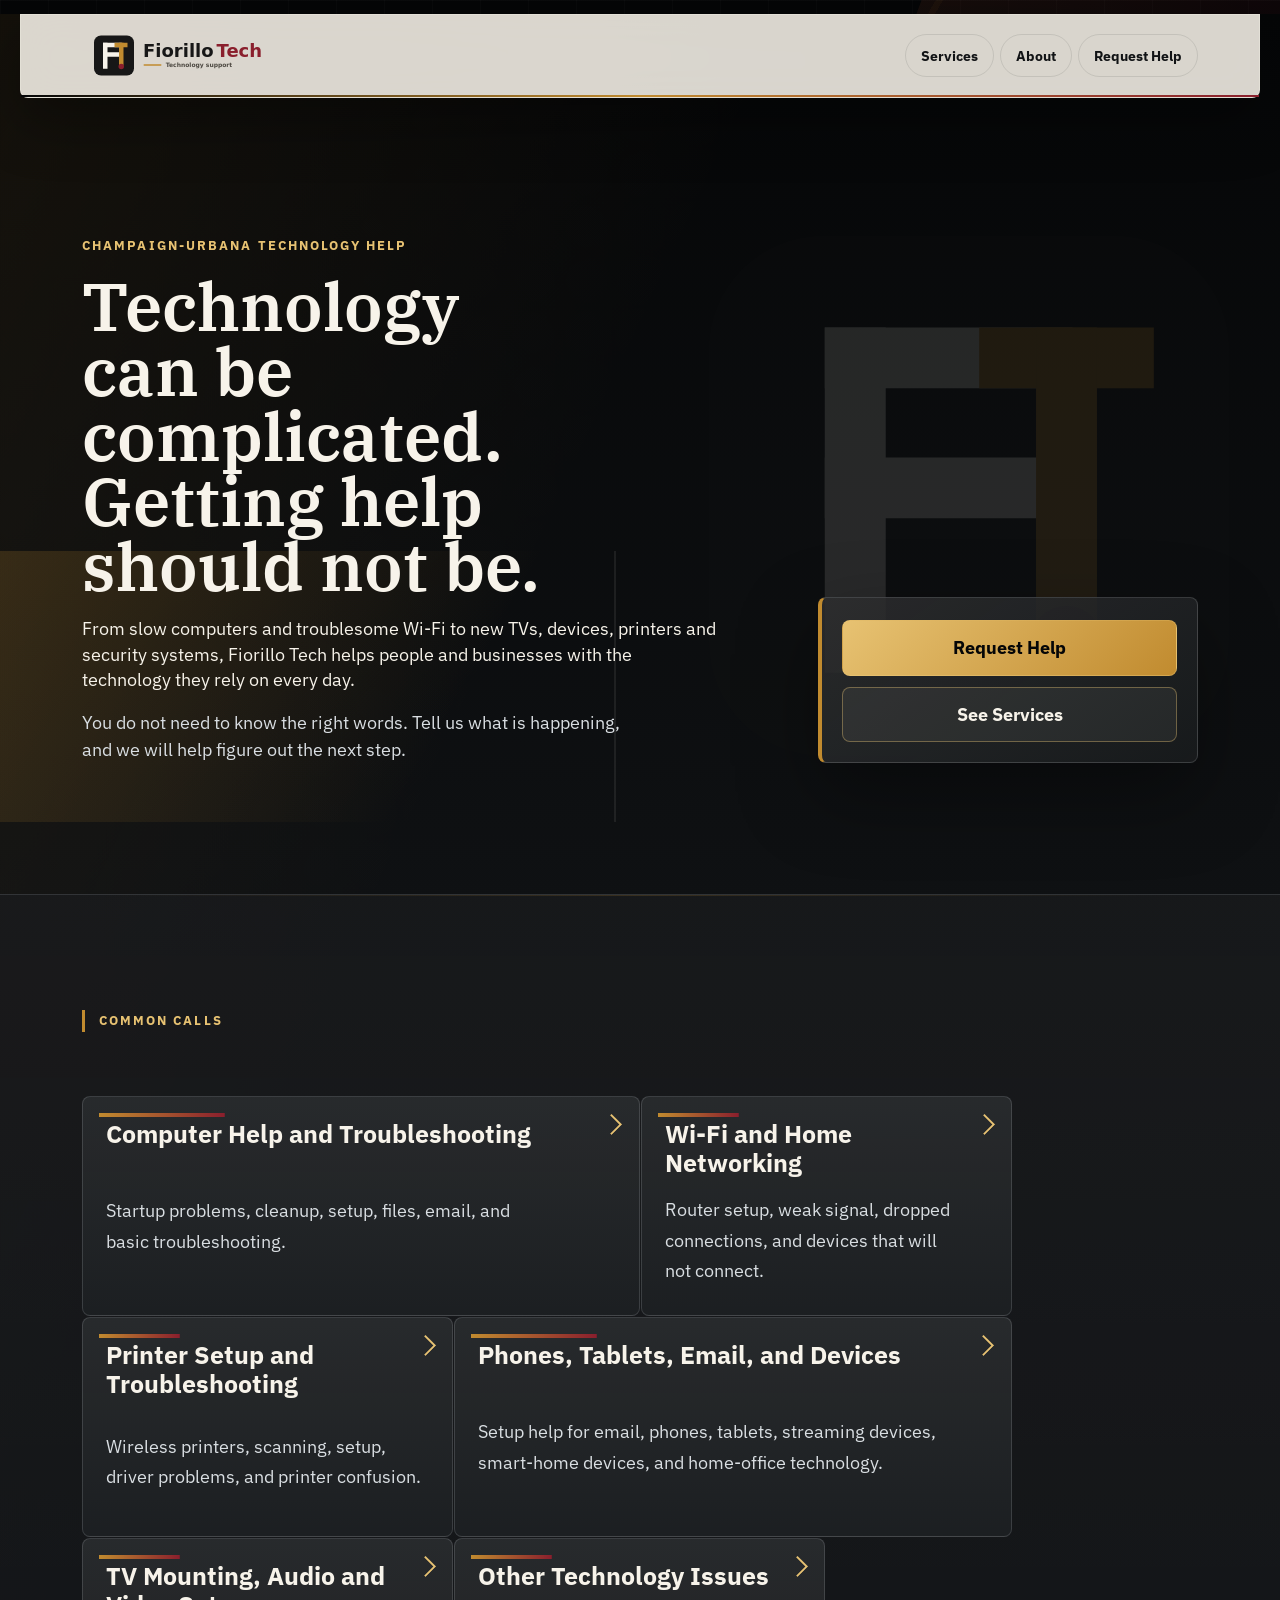
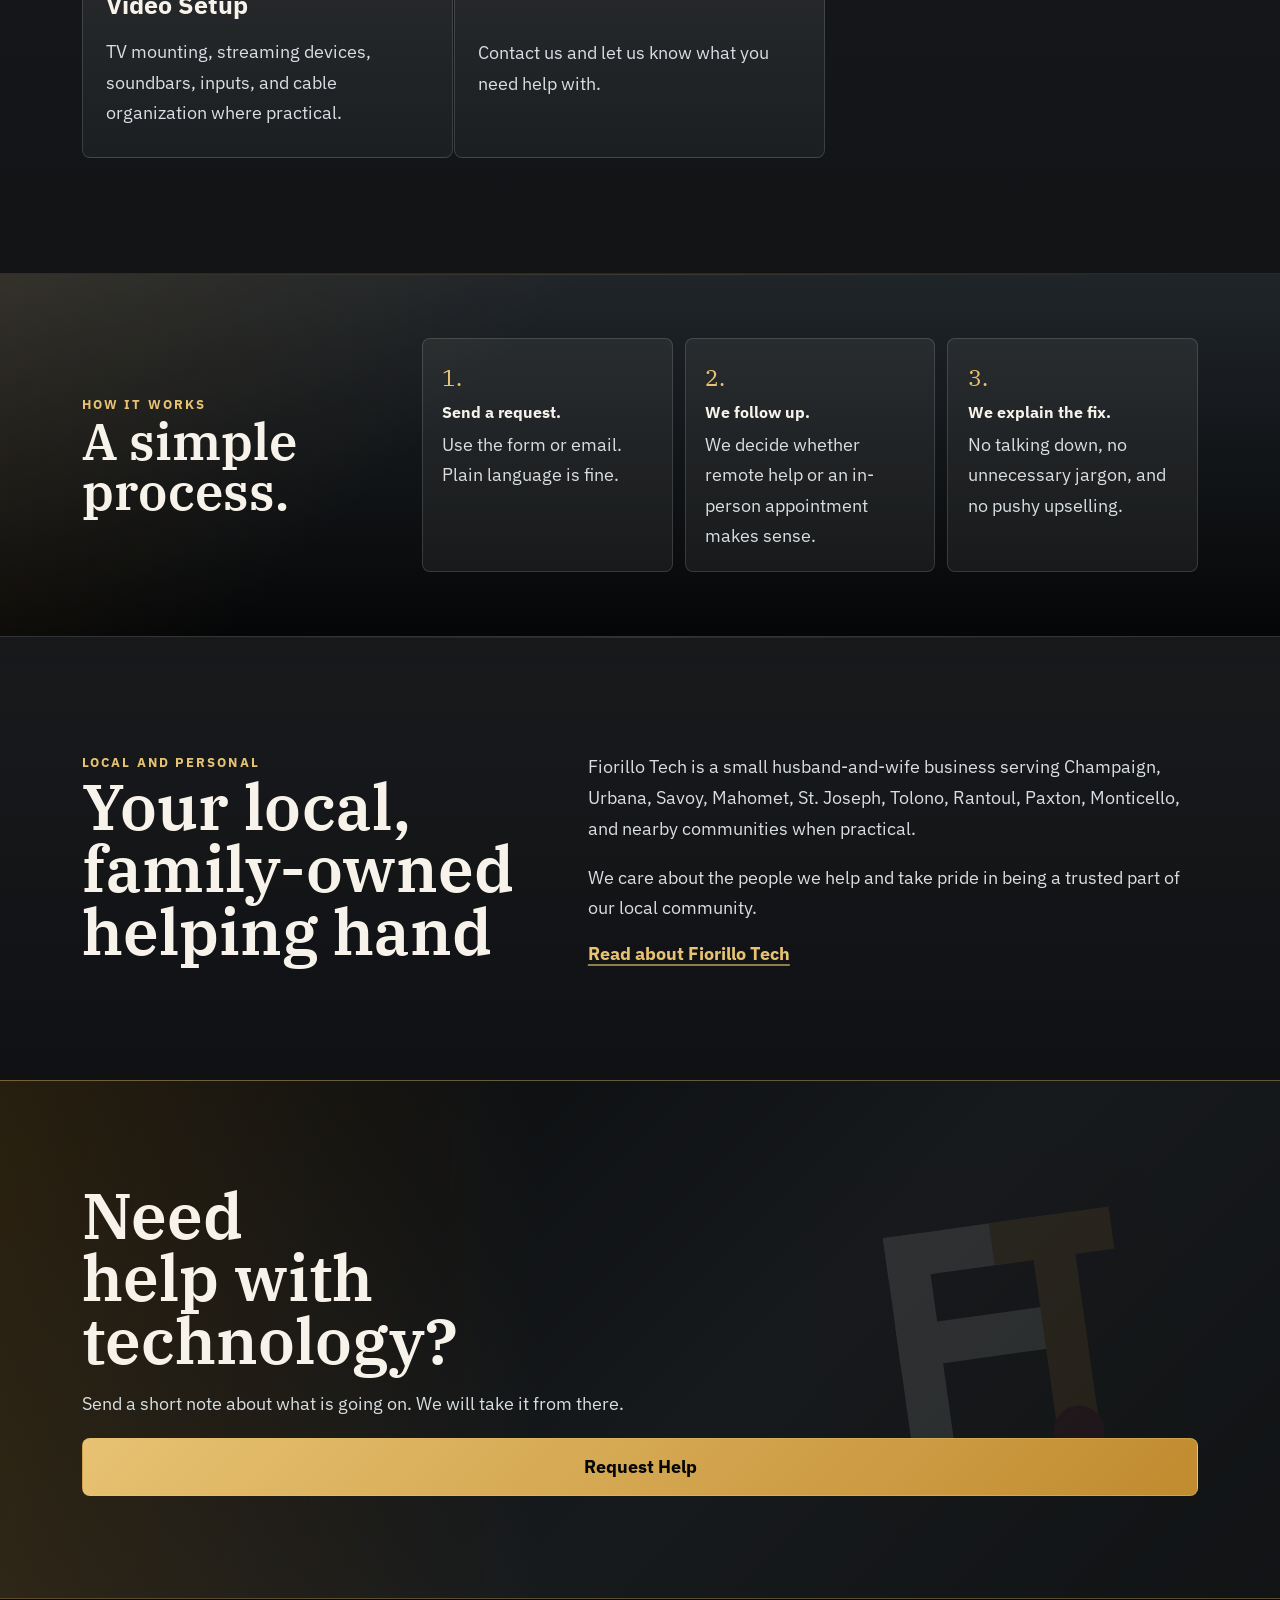
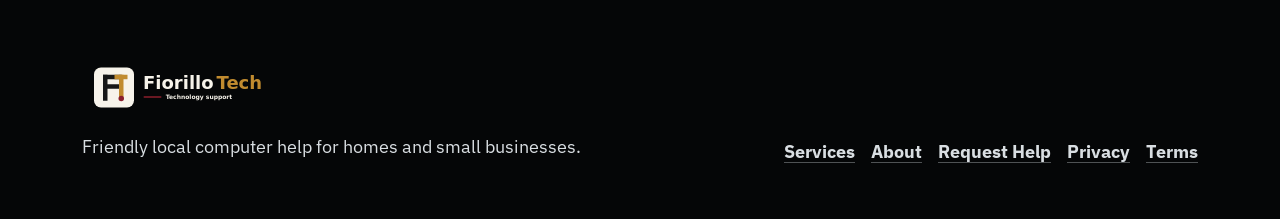
==== index.html @ 94651bf8 "Clean up SEO metadata and sitemap" ====
<!doctype html>
<html lang="en">
  <head>
    <meta charset="utf-8">
    <meta name="viewport" content="width=device-width, initial-scale=1">
    <title>Fiorillo Tech | Friendly Computer Help in Champaign-Urbana</title>
    <meta name="description" content="Patient local computer help for Champaign-Urbana homes and very small businesses. Computers, printers, Wi-Fi, email, TV setup, and everyday technology problems.">
    <link rel="canonical" href="https://fiorillotech.com/">
    <meta name="theme-color" content="#171717">
    <meta property="og:title" content="Fiorillo Tech">
    <meta property="og:site_name" content="Fiorillo Tech">
    <meta property="og:description" content="Friendly computer help when you just want it to work.">
    <meta property="og:url" content="https://fiorillotech.com/">
    <meta property="og:type" content="website">
    <meta property="og:image" content="https://fiorillotech.com/images/brand/fiorillo-tech-logo-preview.png">
    <meta property="og:image:alt" content="Fiorillo Tech logo">
    <meta name="twitter:card" content="summary_large_image">
    <script type="application/ld+json">
      {
        "@context": "https://schema.org",
        "@graph": [
          {
            "@type": "WebSite",
            "@id": "https://fiorillotech.com/#website",
            "name": "Fiorillo Tech",
            "url": "https://fiorillotech.com/",
            "publisher": {
              "@id": "https://fiorillotech.com/#organization"
            }
          },
          {
            "@type": "Organization",
            "@id": "https://fiorillotech.com/#organization",
            "name": "Fiorillo Tech",
            "url": "https://fiorillotech.com/",
            "logo": "https://fiorillotech.com/images/brand/fiorillo-tech-mark.svg",
            "image": "https://fiorillotech.com/images/brand/fiorillo-tech-logo-preview.png",
            "email": "support@fiorillotech.com",
            "description": "Local technology help for Champaign-Urbana homes and very small businesses."
          }
        ]
      }
    </script>
    <link rel="icon" href="favicon.svg" type="image/svg+xml">
    <link rel="icon" href="favicon.ico" sizes="any">
    <link rel="icon" href="favicon-32.png" sizes="32x32" type="image/png">
    <link rel="icon" href="favicon-48.png" sizes="48x48" type="image/png">
    <link rel="icon" href="favicon-16.png" sizes="16x16" type="image/png">
    <link rel="apple-touch-icon" href="apple-touch-icon.png">
    <link rel="manifest" href="site.webmanifest">
    <link rel="preconnect" href="https://fonts.googleapis.com">
    <link rel="preconnect" href="https://fonts.gstatic.com" crossorigin>
    <link href="https://fonts.googleapis.com/css2?family=IBM+Plex+Sans:ital,wght@0,400;0,500;0,600;0,700;1,400&family=IBM+Plex+Serif:ital,wght@0,500;0,600;0,700;1,400&display=swap" rel="stylesheet">
    <link rel="stylesheet" href="style.css">
  </head>
  <body>
    <a class="skip-link" href="#main">Skip to main content</a>
    <header class="site-header">
      <div class="wrap header-wrap">
        <a class="brand" href="index.html" aria-label="Fiorillo Tech home">
          <img class="brand-logo" src="images/brand/fiorillo-tech-logo.svg" alt="" width="240" height="65">
        </a>
        <nav class="site-nav" aria-label="Primary navigation">
          <a href="services.html">Services</a>
          <a href="about.html">About</a>
          <a href="contact.html">Request Help</a>
        </nav>
      </div>
    </header>

    <main id="main">
      <section class="hero">
        <div class="wrap hero-copy">
          <p class="eyebrow">Champaign-Urbana technology help</p>
          <h1>Technology can be complicated. Getting help should not be.</h1>
          <p class="lead">
            From slow computers and troublesome Wi-Fi to new TVs, devices, printers and security systems, Fiorillo Tech helps people and businesses with the technology they rely on every day.
          </p>
          <p>
            You do not need to know the right words. Tell us what is happening,
            and we will help figure out the next step.
          </p>
          <div class="hero-panel">
            <div class="actions">
              <a class="button primary" href="contact.html">Request Help</a>
              <a class="button secondary" href="services.html">See Services</a>
            </div>
          </div>
        </div>
      </section>

      <section class="section">
        <div class="wrap">
          <div class="section-heading">
            <p class="eyebrow">Common calls</p>
          </div>
          <div class="service-list">
            <a href="services.html#computer">
              <strong>Computer Help and Troubleshooting</strong>
              <span>Startup problems, cleanup, setup, files, email, and basic troubleshooting.</span>
            </a>
            <a href="services.html#wifi">
              <strong>Wi-Fi and Home Networking</strong>
              <span>Router setup, weak signal, dropped connections, and devices that will not connect.</span>
            </a>
            <a href="services.html#printer">
              <strong>Printer Setup and Troubleshooting</strong>
              <span>Wireless printers, scanning, setup, driver problems, and printer confusion.</span>
            </a>
            <a href="services.html#devices">
              <strong>Phones, Tablets, Email, and Devices</strong>
              <span>Setup help for email, phones, tablets, streaming devices, smart-home devices, and home-office technology.</span>
            </a>
            <a href="services.html#tv">
              <strong>TV Mounting, Audio and Video Setup</strong>
              <span>TV mounting, streaming devices, soundbars, inputs, and cable organization where practical.</span>
            </a>
            <a href="contact.html">
              <strong>Other Technology Issues</strong>
              <span>Contact us and let us know what you need help with.</span>
            </a>
          </div>
        </div>
      </section>

      <section class="section soft process-section">
        <div class="wrap two-column">
          <div>
            <p class="eyebrow">How it works</p>
            <h2>A simple process.</h2>
          </div>
          <ol class="steps">
            <li>
              <strong>Send a request.</strong>
              Use the form or email. Plain language is fine.
            </li>
            <li>
              <strong>We follow up.</strong>
              We decide whether remote help or an in-person appointment makes sense.
            </li>
            <li>
              <strong>We explain the fix.</strong>
              No talking down, no unnecessary jargon, and no pushy upselling.
            </li>
          </ol>
        </div>
      </section>

      <section class="section">
        <div class="wrap two-column">
          <div>
            <p class="eyebrow">Local and personal</p>
            <h2>Your local, family-owned helping hand</h2>
          </div>
          <div class="copy">
            <p>
              Fiorillo Tech is a small husband-and-wife business serving
              Champaign, Urbana, Savoy, Mahomet, St. Joseph, Tolono, Rantoul, Paxton,
              Monticello, and nearby communities when practical.
            </p>
            <p>
              We care about the people we help and take pride in being a trusted part of our local community.
            </p>
            <a class="text-link" href="about.html">Read about Fiorillo Tech</a>
          </div>
        </div>
      </section>

      <section class="cta">
        <div class="wrap">
          <h2>Need help with technology?</h2>
          <p>Send a short note about what is going on. We will take it from there.</p>
          <a class="button light" href="contact.html">Request Help</a>
        </div>
      </section>
    </main>

    <footer class="site-footer">
      <div class="wrap footer-wrap">
        <div>
          <a class="footer-logo" href="index.html" aria-label="Fiorillo Tech home">
            <img src="images/brand/fiorillo-tech-logo-reverse.svg" alt="" width="240" height="65">
          </a>
          <p>Friendly local computer help for homes and small businesses.</p>
        </div>
        <nav aria-label="Footer navigation">
          <a href="services.html">Services</a>
          <a href="about.html">About</a>
          <a href="contact.html">Request Help</a>
          <a href="privacy.html">Privacy</a>
          <a href="terms.html">Terms</a>
        </nav>
      </div>
    </footer>
    <script src="experience.js" defer></script>
</body>
</html>
---- style.css ----
:root {
  --black: #050607;
  --ink: #111315;
  --graphite: #171a1d;
  --graphite-2: #20252a;
  --graphite-3: #2b3238;
  --steel: #95a0a8;
  --steel-bright: #d9dee2;
  --paper: #f7f3ea;
  --paper-2: #eee7d7;
  --brass: #c18b2f;
  --brass-hot: #e7c272;
  --garnet: #8a1f2d;
  --line: rgba(217, 222, 226, 0.16);
  --line-strong: rgba(231, 194, 114, 0.38);
  --shadow: rgba(0, 0, 0, 0.45);
  --radius: 8px;
  --max: 1180px;
  --font-body: "IBM Plex Sans", ui-sans-serif, system-ui, -apple-system, BlinkMacSystemFont, "Segoe UI", sans-serif;
  --font-display: "IBM Plex Serif", Georgia, Cambria, "Times New Roman", serif;
  --tilt-x: 0deg;
  --tilt-y: 0deg;
}

* {
  box-sizing: border-box;
}

html {
  background: var(--black);
  color: var(--paper);
  scroll-padding-top: 7rem;
  scroll-behavior: smooth;
  -webkit-font-smoothing: antialiased;
  text-rendering: optimizeLegibility;
}

body {
  background:
    linear-gradient(115deg, rgba(193, 139, 47, 0.08), transparent 28%),
    linear-gradient(180deg, var(--black), var(--graphite) 48%, var(--black));
  color: var(--paper);
  font-family: var(--font-body);
  font-size: 18px;
  font-weight: 400;
  margin: 0;
  min-height: 100vh;
  overflow-x: hidden;
}

body::before {
  background:
    linear-gradient(rgba(217, 222, 226, 0.045) 1px, transparent 1px),
    linear-gradient(90deg, rgba(217, 222, 226, 0.035) 1px, transparent 1px),
    linear-gradient(120deg, transparent 0 52%, rgba(193, 139, 47, 0.08) 52% 52.4%, transparent 52.4%);
  background-size: 48px 48px, 48px 48px, 100% 100%;
  content: "";
  inset: 0;
  opacity: 0.72;
  pointer-events: none;
  position: fixed;
  z-index: -2;
}

body::after {
  background:
    linear-gradient(90deg, transparent, rgba(193, 139, 47, 0.16), transparent),
    linear-gradient(180deg, rgba(138, 31, 45, 0.16), transparent 32%);
  clip-path: polygon(72% 0, 100% 0, 100% 100%, 46% 100%);
  content: "";
  inset: 0;
  opacity: 0.48;
  pointer-events: none;
  position: fixed;
  z-index: -1;
}

::selection {
  background: var(--brass-hot);
  color: var(--black);
}

a {
  color: inherit;
}

img {
  display: block;
  max-width: 100%;
}

button,
input,
select,
textarea {
  font: inherit;
}

button,
a,
input,
select,
textarea {
  -webkit-tap-highlight-color: transparent;
}

:focus-visible {
  outline: 3px solid var(--brass-hot);
  outline-offset: 4px;
}

[hidden] {
  display: none !important;
}

.skip-link {
  background: var(--brass-hot);
  color: var(--black);
  font-weight: 700;
  left: 1rem;
  padding: 0.7rem 1rem;
  position: fixed;
  top: 1rem;
  transform: translateY(-150%);
  z-index: 100;
}

.skip-link:focus {
  transform: translateY(0);
}

.scroll-progress {
  background: linear-gradient(90deg, var(--brass), var(--brass-hot), var(--garnet));
  height: 3px;
  left: 0;
  position: fixed;
  top: 0;
  transform: scaleX(0);
  transform-origin: left;
  width: 100%;
  z-index: 200;
}

.wrap {
  margin-inline: auto;
  max-width: var(--max);
  padding-inline: clamp(1.1rem, 4vw, 2rem);
  width: 100%;
}

.narrow {
  max-width: 820px;
}

.site-header {
  background: rgba(247, 243, 234, 0.88);
  border: 1px solid rgba(247, 243, 234, 0.34);
  border-radius: 0 0 8px 8px;
  box-shadow: 0 22px 60px rgba(0, 0, 0, 0.32);
  margin: clamp(0.45rem, 1.4vw, 0.85rem) clamp(0.55rem, 2vw, 1.25rem) 0;
  position: sticky;
  top: clamp(0.45rem, 1.4vw, 0.85rem);
  z-index: 50;
  backdrop-filter: blur(18px) saturate(1.25);
}

.site-header::before {
  background: linear-gradient(90deg, var(--black), var(--brass), var(--garnet));
  bottom: 0;
  content: "";
  height: 2px;
  left: 0;
  position: absolute;
  width: 100%;
}

.header-wrap {
  align-items: center;
  display: grid;
  gap: 1rem;
  grid-template-columns: minmax(170px, 240px) 1fr;
  min-height: 82px;
}

.brand {
  display: inline-flex;
  text-decoration: none;
}

.brand-logo {
  height: auto;
  max-width: min(240px, 52vw);
}

.site-nav {
  align-items: center;
  display: flex;
  flex-wrap: wrap;
  gap: 0.35rem;
  justify-content: flex-end;
}

.site-nav a {
  border: 1px solid rgba(17, 19, 21, 0.1);
  border-radius: 999px;
  color: var(--ink);
  font-size: 0.88rem;
  font-weight: 700;
  letter-spacing: 0;
  padding: 0.72rem 0.95rem;
  position: relative;
  text-decoration: none;
  transition:
    background-color 180ms ease,
    border-color 180ms ease,
    color 180ms ease,
    transform 180ms ease;
}

.site-nav a:hover,
.site-nav a:focus-visible,
.site-nav a[aria-current="page"] {
  background: var(--ink);
  border-color: var(--ink);
  color: var(--paper);
  transform: translateY(-1px);
}

main {
  isolation: isolate;
}

.hero {
  min-height: calc(100vh - 82px);
  overflow: hidden;
  padding: clamp(5.5rem, 11vw, 9rem) 0 clamp(4rem, 9vw, 7rem);
  position: relative;
}

.hero::before {
  background-image: url("images/brand/fiorillo-tech-mark.svg");
  background-position: right 4vw center;
  background-repeat: no-repeat;
  background-size: min(42vw, 520px);
  content: "";
  inset: 0;
  opacity: 0.12;
  pointer-events: none;
  position: absolute;
}

.hero::after {
  background:
    linear-gradient(90deg, transparent 0 48%, rgba(247, 243, 234, 0.08) 48% 48.15%, transparent 48.15%),
    linear-gradient(120deg, rgba(193, 139, 47, 0.2), transparent 38%);
  bottom: 9%;
  content: "";
  height: 34%;
  left: 0;
  pointer-events: none;
  position: absolute;
  width: 100%;
}

.hero-copy {
  align-content: end;
  display: grid;
  gap: clamp(1rem, 2.4vw, 1.55rem);
  grid-template-columns: repeat(12, minmax(0, 1fr));
  min-height: 58vh;
  position: relative;
  z-index: 1;
}

.hero-copy > * {
  grid-column: 1 / 8;
}

.hero-copy .eyebrow {
  align-self: end;
  grid-column: 1 / 6;
}

.hero-copy h1 {
  grid-column: 1 / 9;
  max-width: 12ch;
}

.hero-panel {
  display: grid;
  gap: clamp(0.8rem, 1.8vw, 1.15rem);
  grid-column: 6 / 13;
}

.hero-copy .lead {
  grid-column: 6 / 13;
  margin-top: clamp(1rem, 8vw, 5rem);
}

.hero-copy > p:not(.eyebrow):not(.lead) {
  grid-column: 7 / 13;
  line-height: 1.6;
}

.hero-copy .actions {
  margin-top: 0.15rem;
}

.eyebrow {
  color: var(--brass-hot);
  font-size: 0.82rem;
  font-weight: 700;
  letter-spacing: 0.16em;
  margin: 0;
  text-transform: uppercase;
}

h1,
h2,
h3 {
  color: var(--paper);
  font-family: var(--font-display);
  font-weight: 600;
  letter-spacing: 0;
  line-height: 0.98;
  margin: 0;
  text-wrap: balance;
}

h1 {
  font-size: clamp(3.2rem, 9vw, 8.9rem);
}

h2 {
  font-size: clamp(2.15rem, 5vw, 5.2rem);
}

h3 {
  font-size: clamp(1.25rem, 2vw, 1.7rem);
  line-height: 1.1;
}

p,
li,
span,
dd,
dt {
  color: var(--steel-bright);
  line-height: 1.7;
  text-wrap: pretty;
}

p {
  margin: 0;
}

.lead {
  color: var(--paper);
  font-size: clamp(1.18rem, 2.4vw, 1.72rem);
  line-height: 1.45;
}

.actions {
  display: flex;
  flex-wrap: wrap;
  gap: 0.75rem;
  margin-top: 0.35rem;
}

.button {
  align-items: center;
  border: 1px solid var(--line-strong);
  border-radius: var(--radius);
  display: inline-flex;
  font-weight: 700;
  justify-content: center;
  min-height: 58px;
  min-width: 156px;
  overflow: hidden;
  padding: 0.95rem 1.25rem;
  position: relative;
  text-decoration: none;
  transition:
    border-color 180ms ease,
    box-shadow 180ms ease,
    color 180ms ease,
    transform 180ms ease;
}

.button::before {
  background: linear-gradient(90deg, transparent, rgba(255, 255, 255, 0.38), transparent);
  content: "";
  height: 100%;
  left: -120%;
  position: absolute;
  top: 0;
  transform: skewX(-18deg);
  transition: left 420ms ease;
  width: 70%;
}

.button:hover::before {
  left: 135%;
}

.button:hover {
  box-shadow: 0 18px 42px rgba(0, 0, 0, 0.36);
  transform: translateY(-2px);
}

.button.primary,
.button.light {
  background: linear-gradient(135deg, var(--brass-hot), var(--brass));
  color: var(--black);
}

.button.secondary {
  background: rgba(247, 243, 234, 0.06);
  color: var(--paper);
}

.section {
  background:
    linear-gradient(180deg, rgba(247, 243, 234, 0.03), rgba(247, 243, 234, 0)),
    rgba(17, 19, 21, 0.72);
  border-top: 1px solid var(--line);
  overflow: hidden;
  padding: clamp(4.5rem, 9vw, 8rem) 0;
  position: relative;
}

.about-section {
  overflow: visible;
}

.section::before {
  background: linear-gradient(90deg, transparent, rgba(193, 139, 47, 0.2), transparent);
  content: "";
  height: 1px;
  left: 8%;
  position: absolute;
  top: 0;
  width: 84%;
}

.section.soft {
  background:
    linear-gradient(135deg, rgba(193, 139, 47, 0.12), transparent 36%),
    linear-gradient(180deg, var(--graphite-2), var(--black));
}

.section-heading {
  align-items: end;
  display: grid;
  gap: 1rem;
  grid-template-columns: minmax(0, 0.34fr) minmax(0, 0.66fr);
  margin-bottom: clamp(2rem, 5vw, 4rem);
}

.section-heading .eyebrow {
  border-left: 3px solid var(--brass);
  color: var(--brass-hot);
  padding-left: 0.85rem;
}

.section-heading h1,
.section-heading h2 {
  justify-self: end;
  max-width: 10ch;
  text-align: right;
}

.service-page-heading h1 {
  font-size: clamp(2.2rem, 5.4vw, 5.4rem);
  max-width: 13ch;
}

.contact-page-heading h1 {
  font-size: clamp(2.2rem, 5.4vw, 5.4rem);
  max-width: 14ch;
}

.service-catalog {
  margin-top: clamp(2rem, 5vw, 4rem);
}

.two-column {
  align-items: start;
  display: grid;
  gap: clamp(2rem, 5vw, 4rem);
  grid-template-columns: minmax(0, 0.42fr) minmax(0, 0.58fr);
}

.process-section {
  padding: clamp(2.35rem, 5vw, 4rem) 0;
}

.process-section .two-column {
  align-items: center;
  gap: clamp(1.4rem, 3vw, 2.5rem);
  grid-template-columns: minmax(190px, 0.28fr) minmax(0, 0.72fr);
}

.process-section h2 {
  font-size: clamp(2rem, 4vw, 3.6rem);
  max-width: 8ch;
}

.copy {
  display: grid;
  gap: 1.15rem;
}

.copy.narrow {
  max-width: 900px;
}

.service-list {
  display: grid;
  gap: 1px;
  grid-template-columns: repeat(6, minmax(0, 1fr));
}

.service-list a {
  background:
    linear-gradient(180deg, rgba(247, 243, 234, 0.075), rgba(247, 243, 234, 0.025)),
    var(--graphite);
  border: 1px solid var(--line);
  border-radius: var(--radius);
  display: grid;
  gap: 0.8rem;
  grid-column: span 2;
  min-height: 220px;
  padding: clamp(1.1rem, 2.2vw, 1.45rem);
  position: relative;
  text-decoration: none;
  transform:
    perspective(900px)
    rotateX(var(--tilt-x, 0deg))
    rotateY(var(--tilt-y, 0deg));
  transform-style: preserve-3d;
  transition:
    background-color 180ms ease,
    border-color 180ms ease,
    box-shadow 180ms ease,
    transform 180ms ease;
}

.service-list a:first-child,
.service-list a:nth-child(4) {
  grid-column: span 3;
}

.service-list a::before {
  background: linear-gradient(90deg, var(--brass), var(--garnet));
  content: "";
  height: 4px;
  left: 1rem;
  position: absolute;
  right: 1rem;
  top: 1rem;
  transform: scaleX(0.24);
  transform-origin: left;
  transition: transform 220ms ease;
}

.service-list a::after {
  border-right: 2px solid var(--brass-hot);
  border-top: 2px solid var(--brass-hot);
  content: "";
  height: 13px;
  position: absolute;
  right: 1.2rem;
  top: 1.25rem;
  transform: rotate(45deg);
  width: 13px;
}

.service-list a:hover,
.service-list a:focus-visible,
.service-list a.is-active {
  background:
    linear-gradient(135deg, rgba(193, 139, 47, 0.16), rgba(138, 31, 45, 0.08)),
    var(--graphite-2);
  border-color: var(--line-strong);
  box-shadow: 0 28px 70px rgba(0, 0, 0, 0.42);
  transform:
    perspective(900px)
    rotateX(var(--tilt-x, 0deg))
    rotateY(var(--tilt-y, 0deg))
    translateY(-1px);
}

.service-list a:hover::before,
.service-list a:focus-visible::before,
.service-list a.is-active::before {
  transform: scaleX(1);
}

.service-list strong {
  color: var(--paper);
  font-size: clamp(1.2rem, 2vw, 1.55rem);
  line-height: 1.16;
}

.service-list span {
  color: var(--steel-bright);
}

.steps {
  display: grid;
  gap: 0.75rem;
  grid-template-columns: repeat(3, minmax(0, 1fr));
  list-style-position: inside;
  margin: 0;
  padding: 0;
}

.steps li {
  background: rgba(247, 243, 234, 0.06);
  border: 1px solid var(--line);
  border-radius: var(--radius);
  padding: clamp(0.9rem, 1.8vw, 1.2rem);
}

.steps li::marker {
  color: var(--brass-hot);
  font-family: var(--font-display);
  font-size: 1.45rem;
}

.steps strong {
  color: var(--paper);
  display: block;
  font-size: 1.02rem;
  margin-bottom: 0.25rem;
}

.text-link {
  color: var(--brass-hot);
  display: inline-flex;
  font-weight: 700;
  text-decoration-color: rgba(231, 194, 114, 0.6);
  text-decoration-thickness: 2px;
  text-underline-offset: 0.2em;
  width: fit-content;
}

.text-link:hover {
  color: var(--paper);
}

.cta {
  background:
    linear-gradient(90deg, rgba(193, 139, 47, 0.18), transparent 42%),
    linear-gradient(135deg, var(--black), var(--graphite) 58%, var(--ink));
  border-top: 1px solid var(--line-strong);
  overflow: hidden;
  padding: clamp(4rem, 8vw, 7rem) 0;
  position: relative;
}

.cta::before {
  background-image: url("images/brand/fiorillo-tech-mark.svg");
  background-repeat: no-repeat;
  background-size: contain;
  content: "";
  height: min(36vw, 360px);
  opacity: 0.1;
  position: absolute;
  right: 8%;
  top: 50%;
  transform: translateY(-50%) rotate(-8deg);
  width: min(36vw, 360px);
}

.cta .wrap {
  display: grid;
  gap: 1.1rem;
  position: relative;
}

.cta h2 {
  max-width: 11ch;
}

.service-detail-list {
  display: grid;
  gap: clamp(1rem, 2vw, 1.4rem);
  grid-template-columns: repeat(12, minmax(0, 1fr));
}

.service-detail-list article {
  background:
    linear-gradient(145deg, rgba(247, 243, 234, 0.08), rgba(247, 243, 234, 0.025)),
    var(--graphite);
  border: 1px solid var(--line);
  border-radius: var(--radius);
  display: grid;
  gap: 0.9rem;
  grid-column: span 6;
  min-height: 280px;
  padding: clamp(1.25rem, 2.7vw, 2rem);
  position: relative;
  scroll-margin-top: 7rem;
  transform:
    perspective(1000px)
    rotateX(var(--tilt-x, 0deg))
    rotateY(var(--tilt-y, 0deg));
  transition:
    border-color 180ms ease,
    box-shadow 180ms ease,
    transform 180ms ease;
}

[data-contact-service] {
  cursor: pointer;
}

[data-contact-service]::after {
  border-right: 2px solid var(--brass-hot);
  border-top: 2px solid var(--brass-hot);
  content: "";
  height: 13px;
  position: absolute;
  right: 1.25rem;
  top: 1.25rem;
  transform: rotate(45deg);
  width: 13px;
}

.service-detail-list article:nth-child(odd) {
  transform-origin: left center;
}

.service-detail-list article:nth-child(even) {
  transform-origin: right center;
}

.service-detail-list article:hover,
.service-detail-list article:focus-within {
  border-color: var(--line-strong);
  box-shadow: 0 30px 72px rgba(0, 0, 0, 0.38);
  transform:
    perspective(1000px)
    rotateX(var(--tilt-x, 0deg))
    rotateY(var(--tilt-y, 0deg))
    translateY(-1px);
}

.service-detail-list article::before,
.contact-note::before {
  background: linear-gradient(180deg, var(--brass-hot), var(--garnet));
  content: "";
  inset: 1rem auto 1rem 1rem;
  position: absolute;
  width: 3px;
}

.service-detail-list h2 {
  font-size: clamp(2rem, 4vw, 3.9rem);
  line-height: 0.98;
}

.service-price {
  color: var(--brass-hot);
  font-weight: 700;
}

.note {
  background: rgba(193, 139, 47, 0.08);
  border: 1px solid var(--line-strong);
  border-radius: var(--radius);
  color: var(--paper);
  padding: 1rem;
}

.about-layout {
  align-items: start;
  grid-template-columns: minmax(260px, 0.9fr) minmax(0, 1.1fr);
}

.about-photo-card {
  background: var(--graphite);
  border: 1px solid var(--line-strong);
  border-radius: var(--radius);
  box-shadow: 0 34px 92px rgba(0, 0, 0, 0.5);
  align-self: start;
  margin: 0;
  overflow: hidden;
  position: sticky;
  top: 6.5rem;
  transform:
    perspective(1000px)
    rotateX(var(--tilt-x, 0deg))
    rotateY(var(--tilt-y, 0deg));
  transition:
    box-shadow 180ms ease,
    transform 180ms ease;
}

.about-photo-card:hover {
  box-shadow: 0 42px 104px rgba(0, 0, 0, 0.62);
}

.about-photo-card img {
  aspect-ratio: 4 / 5;
  filter: saturate(0.88) contrast(1.08);
  height: auto;
  object-fit: cover;
  width: 100%;
}

.about-photo-card figcaption {
  background:
    linear-gradient(90deg, rgba(193, 139, 47, 0.16), transparent),
    var(--black);
  border-top: 1px solid var(--line-strong);
  display: grid;
  gap: 0.25rem;
  padding: 1rem 1.15rem;
}

.about-photo-card figcaption strong {
  color: var(--paper);
}

.about-photo-card figcaption span {
  color: var(--steel-bright);
  font-size: 0.95rem;
}

.about-copy {
  background: rgba(247, 243, 234, 0.045);
  border: 1px solid var(--line);
  border-radius: var(--radius);
  padding: clamp(1.2rem, 3vw, 2.4rem);
}

.about-copy h1 {
  font-size: clamp(2.2rem, 5vw, 4.8rem);
  line-height: 1;
  margin-bottom: 0.75rem;
}

.about-copy p {
  border-bottom: 1px solid rgba(217, 222, 226, 0.12);
  padding-bottom: 1.05rem;
}

.about-copy p:last-child {
  border-bottom: 0;
  padding-bottom: 0;
}

.contact-layout {
  align-items: start;
  display: grid;
  gap: clamp(1.5rem, 4vw, 3rem);
  grid-template-columns: minmax(250px, 0.42fr) minmax(0, 0.58fr);
}

.contact-note,
.help-form {
  background:
    linear-gradient(145deg, rgba(247, 243, 234, 0.075), rgba(247, 243, 234, 0.025)),
    var(--graphite);
  border: 1px solid var(--line);
  border-radius: var(--radius);
  box-shadow: 0 30px 80px rgba(0, 0, 0, 0.38);
  position: relative;
}

.contact-note {
  display: grid;
  gap: 1rem;
  padding: clamp(1.25rem, 3vw, 2rem) clamp(1.25rem, 3vw, 2rem) clamp(1.25rem, 3vw, 2rem) clamp(1.8rem, 4vw, 2.6rem);
  position: sticky;
  top: 7rem;
}

.contact-note h2 {
  color: var(--paper);
  font-size: clamp(2rem, 4vw, 3.8rem);
}

.help-form {
  display: grid;
  gap: 1rem;
  padding: clamp(1rem, 3vw, 2rem);
}

.honeypot {
  display: none;
}

label,
fieldset {
  display: grid;
  gap: 0.48rem;
  margin: 0;
}

fieldset {
  border: 1px solid var(--line);
  border-radius: var(--radius);
  padding: 1rem;
}

label span,
legend {
  color: var(--paper);
  font-weight: 700;
}

input,
select,
textarea {
  background: rgba(5, 6, 7, 0.72);
  border: 1px solid rgba(217, 222, 226, 0.22);
  border-radius: var(--radius);
  color: var(--paper);
  min-height: 56px;
  padding: 0.85rem 0.95rem;
  transition:
    background-color 160ms ease,
    border-color 160ms ease,
    box-shadow 160ms ease;
  width: 100%;
}

input:focus,
select:focus,
textarea:focus {
  background: rgba(5, 6, 7, 0.92);
  border-color: var(--brass-hot);
  box-shadow: 0 0 0 4px rgba(193, 139, 47, 0.16);
}

input::placeholder,
textarea::placeholder {
  color: #a8b0b7;
}

textarea {
  min-height: 190px;
  resize: vertical;
}

.field-help {
  color: var(--steel);
  font-size: 0.9rem;
  line-height: 1.5;
}

.checkbox-list {
  display: grid;
  gap: 0.5rem;
  grid-template-columns: repeat(2, minmax(0, 1fr));
}

.checkbox-option,
.checkbox {
  align-items: start;
  background: rgba(247, 243, 234, 0.04);
  border: 1px solid rgba(217, 222, 226, 0.12);
  border-radius: var(--radius);
  display: grid;
  gap: 0.65rem;
  grid-template-columns: auto 1fr;
  padding: 0.75rem;
}

.checkbox-option:hover,
.checkbox:hover {
  border-color: var(--line-strong);
}

input[type="checkbox"] {
  accent-color: var(--brass);
  height: 18px;
  margin-top: 0.2rem;
  width: 18px;
}

.turnstile-wrap {
  overflow: auto;
}

.form-submit-status {
  background: rgba(193, 139, 47, 0.1);
  border: 1px solid var(--line-strong);
  border-radius: var(--radius);
  color: var(--paper);
  margin: 0;
  padding: 0.9rem 1rem;
}

.form-submit-status.error {
  background: rgba(138, 31, 45, 0.18);
  border-color: rgba(255, 180, 190, 0.44);
}

.button:disabled,
.help-form.is-submitting .button.primary {
  cursor: wait;
  opacity: 0.72;
}

.policy {
  background:
    linear-gradient(145deg, rgba(247, 243, 234, 0.08), rgba(247, 243, 234, 0.025)),
    var(--graphite);
  border: 1px solid var(--line);
  border-radius: var(--radius);
  box-shadow: 0 32px 84px rgba(0, 0, 0, 0.38);
  display: grid;
  gap: 1rem;
  padding: clamp(1.4rem, 4vw, 3rem);
}

.policy h1 {
  font-size: clamp(2.4rem, 7vw, 6.4rem);
}

.thanks {
  align-items: center;
  background:
    linear-gradient(135deg, rgba(193, 139, 47, 0.16), transparent 42%),
    var(--black);
  display: flex;
  min-height: 100vh;
  overflow: hidden;
  position: relative;
}

.thanks::before {
  background-image: url("images/brand/fiorillo-tech-mark.svg");
  background-repeat: no-repeat;
  background-size: contain;
  content: "";
  height: min(42vw, 420px);
  opacity: 0.12;
  position: absolute;
  right: 6vw;
  top: 50%;
  transform: translateY(-50%);
  width: min(42vw, 420px);
}

.thanks .wrap {
  background: rgba(247, 243, 234, 0.06);
  border: 1px solid var(--line);
  border-radius: var(--radius);
  box-shadow: 0 34px 92px rgba(0, 0, 0, 0.5);
  display: grid;
  gap: 1rem;
  padding: clamp(1.4rem, 4vw, 3rem);
  position: relative;
}

.thanks-mark {
  height: 72px;
  width: 72px;
}

.site-footer {
  background: var(--black);
  border-top: 1px solid var(--line-strong);
  color: var(--paper);
  padding: clamp(2rem, 5vw, 3.5rem) 0;
  position: relative;
}

.footer-wrap {
  align-items: end;
  display: grid;
  gap: 1.5rem;
  grid-template-columns: minmax(0, 1fr) auto;
}

.footer-logo {
  display: inline-flex;
  margin-bottom: 0.75rem;
}

.footer-logo img {
  height: auto;
  width: min(240px, 60vw);
}

.site-footer p,
.site-footer a {
  color: var(--steel-bright);
}

.site-footer nav {
  display: flex;
  flex-wrap: wrap;
  gap: 0.8rem 1rem;
  justify-content: flex-end;
}

.site-footer a {
  font-weight: 700;
  text-decoration-color: rgba(217, 222, 226, 0.35);
  text-underline-offset: 0.2em;
}

.site-footer a:hover {
  color: var(--brass-hot);
}

.site-footer a[aria-current="page"] {
  color: var(--brass-hot);
  text-decoration-color: rgba(231, 194, 114, 0.72);
}

@media (max-width: 980px) {
  .hero-copy,
  .section-heading,
  .two-column,
  .contact-layout,
  .footer-wrap {
    grid-template-columns: 1fr;
  }

  .hero-copy > *,
  .hero-copy .eyebrow,
  .hero-copy h1,
  .hero-copy .lead,
  .hero-copy > p:not(.eyebrow):not(.lead),
  .hero-panel {
    grid-column: 1;
  }

  .hero-copy .lead {
    margin-top: 0;
  }

  .section-heading h1,
  .section-heading h2 {
    justify-self: start;
    text-align: left;
  }

  .process-section .two-column {
    gap: 1.25rem;
  }

  .service-list,
  .service-detail-list,
  .checkbox-list {
    grid-template-columns: 1fr;
  }

  .service-list a,
  .service-list a:first-child,
  .service-list a:nth-child(4),
  .service-detail-list article {
    grid-column: 1;
  }

  .about-photo-card,
  .contact-note {
    position: static;
  }

  .footer-wrap,
  .site-footer nav {
    justify-items: start;
    justify-content: flex-start;
  }
}

@media (min-width: 981px) {
  .hero {
    align-items: center;
    display: flex;
    min-height: calc(100svh - 104px);
    padding: clamp(1.75rem, 3.6vh, 3rem) 0 clamp(1.25rem, 2.8vh, 2.25rem);
  }

  .hero-copy {
    align-items: end;
    gap: clamp(0.65rem, 1.4vw, 1rem) clamp(1rem, 3vw, 2.2rem);
    min-height: auto;
  }

  .hero-panel {
    align-self: end;
    background:
      linear-gradient(145deg, rgba(247, 243, 234, 0.105), rgba(247, 243, 234, 0.035)),
      rgba(17, 19, 21, 0.86);
    border: 1px solid var(--line);
    border-left: 4px solid var(--brass);
    border-radius: var(--radius);
    box-shadow: 0 30px 80px rgba(0, 0, 0, 0.36);
    grid-column: 8 / 13;
    grid-row: 2 / span 3;
    justify-self: end;
    max-width: 380px;
    padding: clamp(0.9rem, 1.7vw, 1.25rem);
    width: 100%;
  }

  .hero-copy .eyebrow {
    grid-row: 1;
  }

  .hero-copy h1 {
    font-size: clamp(2.7rem, 5.2vw, 5.5rem);
    grid-column: 1 / 7;
    grid-row: 2;
    max-width: 12ch;
  }

  .hero-panel .actions {
    display: grid;
    gap: 0.7rem;
  }

  .hero-panel .button {
    min-height: 52px;
    width: 100%;
  }

  .hero-copy .lead {
    font-size: clamp(1.04rem, 1.42vw, 1.22rem);
    grid-column: 1 / 8;
    grid-row: 3;
    line-height: 1.42;
    margin-top: 0;
  }

  .hero-copy > p:not(.eyebrow):not(.lead) {
    grid-column: 1 / 7;
    grid-row: 4;
    line-height: 1.5;
  }
}

@media (min-width: 981px) and (max-height: 820px) {
  .hero {
    min-height: calc(100svh - 96px);
    padding: 1.3rem 0;
  }

  .hero-copy {
    gap: 0.6rem;
  }

  .hero-panel {
    padding: 1rem 1.1rem;
  }

  .hero-copy h1 {
    font-size: clamp(2.45rem, 4.9vw, 5rem);
  }

  .lead {
    line-height: 1.38;
  }
}

@media (max-width: 720px) {
  body {
    font-size: 16px;
  }

  .site-header {
    left: 0;
    right: 0;
  }

  .header-wrap {
    gap: 0.7rem;
    grid-template-columns: 1fr;
    padding-block: 0.85rem;
  }

  .site-nav {
    justify-content: flex-start;
  }

  .site-nav a {
    padding: 0.62rem 0.72rem;
  }

  .hero {
    min-height: auto;
  }

  .hero::before {
    background-position: right -22vw top 22%;
    background-size: 82vw;
  }

  .button {
    width: 100%;
  }

  .service-list a,
  .service-detail-list article {
    min-height: auto;
  }

  .steps {
    grid-template-columns: 1fr;
  }
}

@media (prefers-reduced-motion: reduce) {
  html {
    scroll-behavior: auto;
  }

  *,
  *::before,
  *::after {
    animation-duration: 0.01ms !important;
    scroll-behavior: auto !important;
    transition-duration: 0.01ms !important;
  }

}
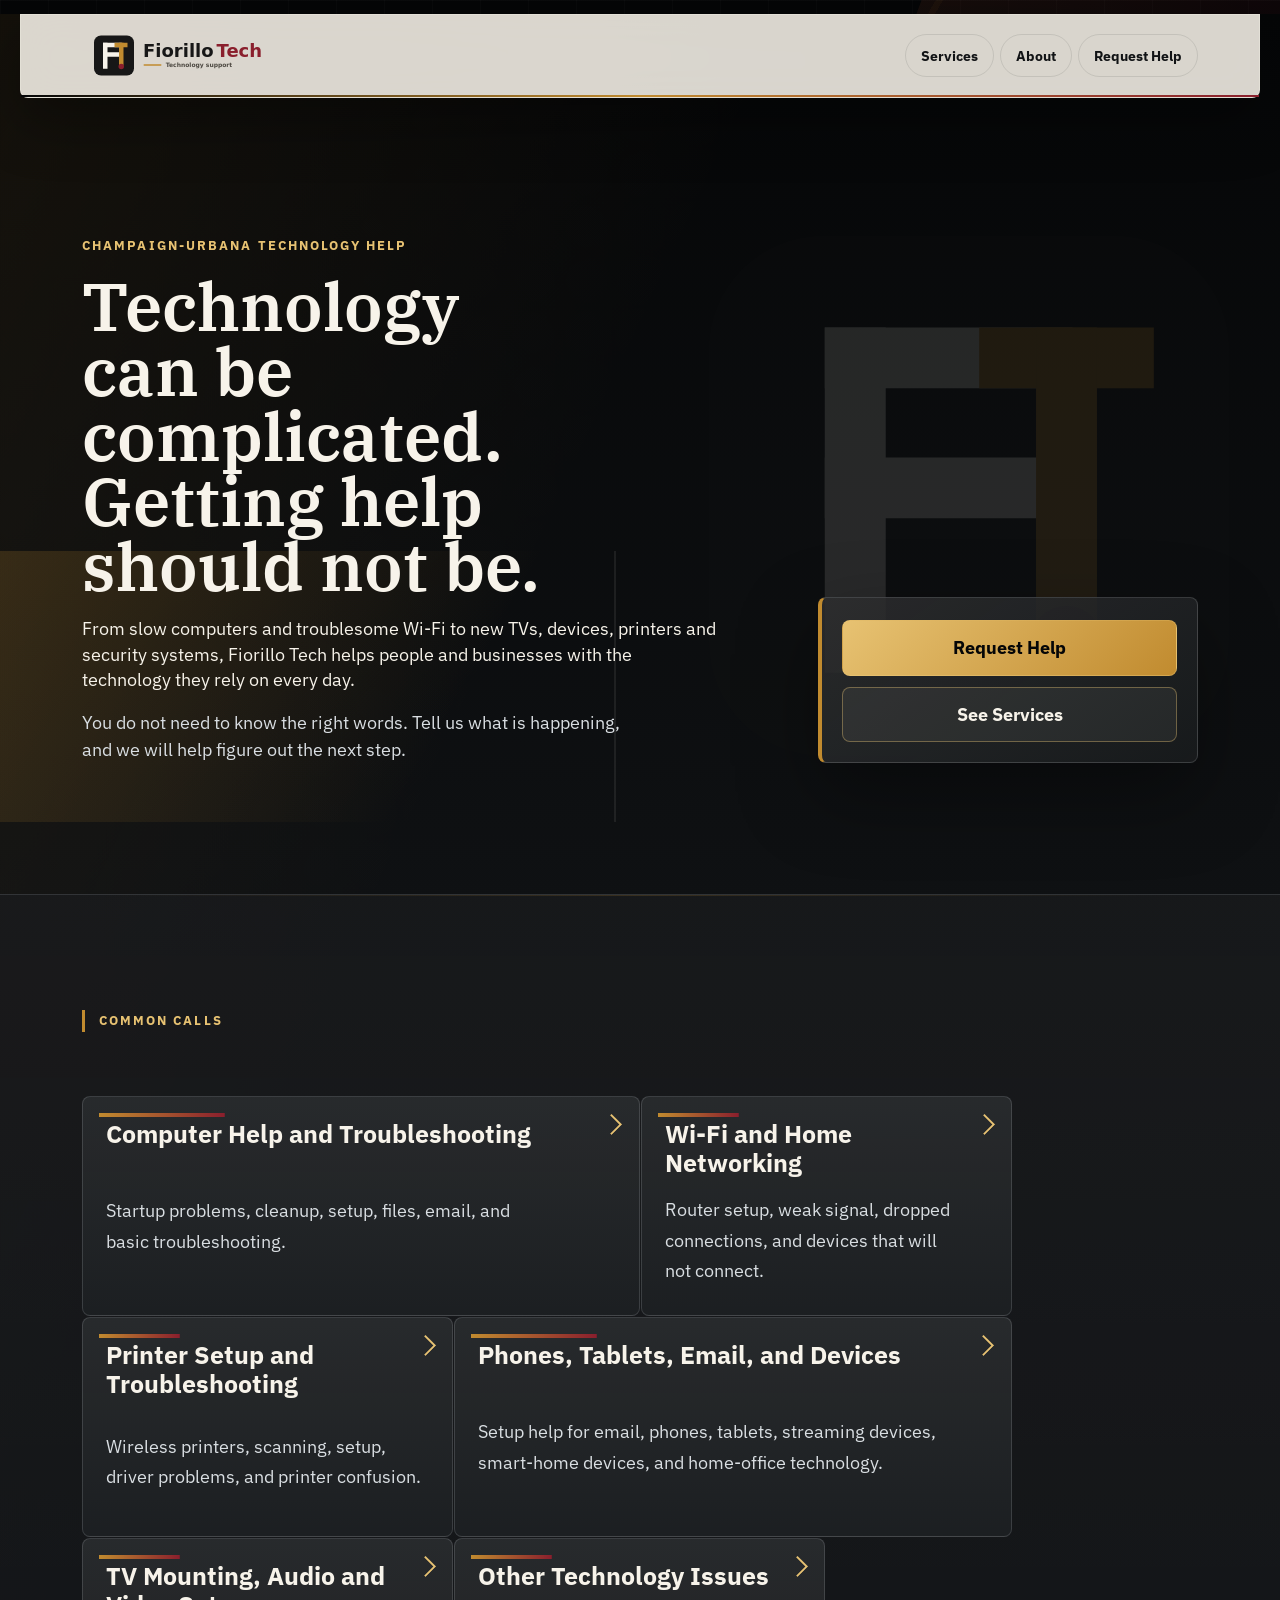
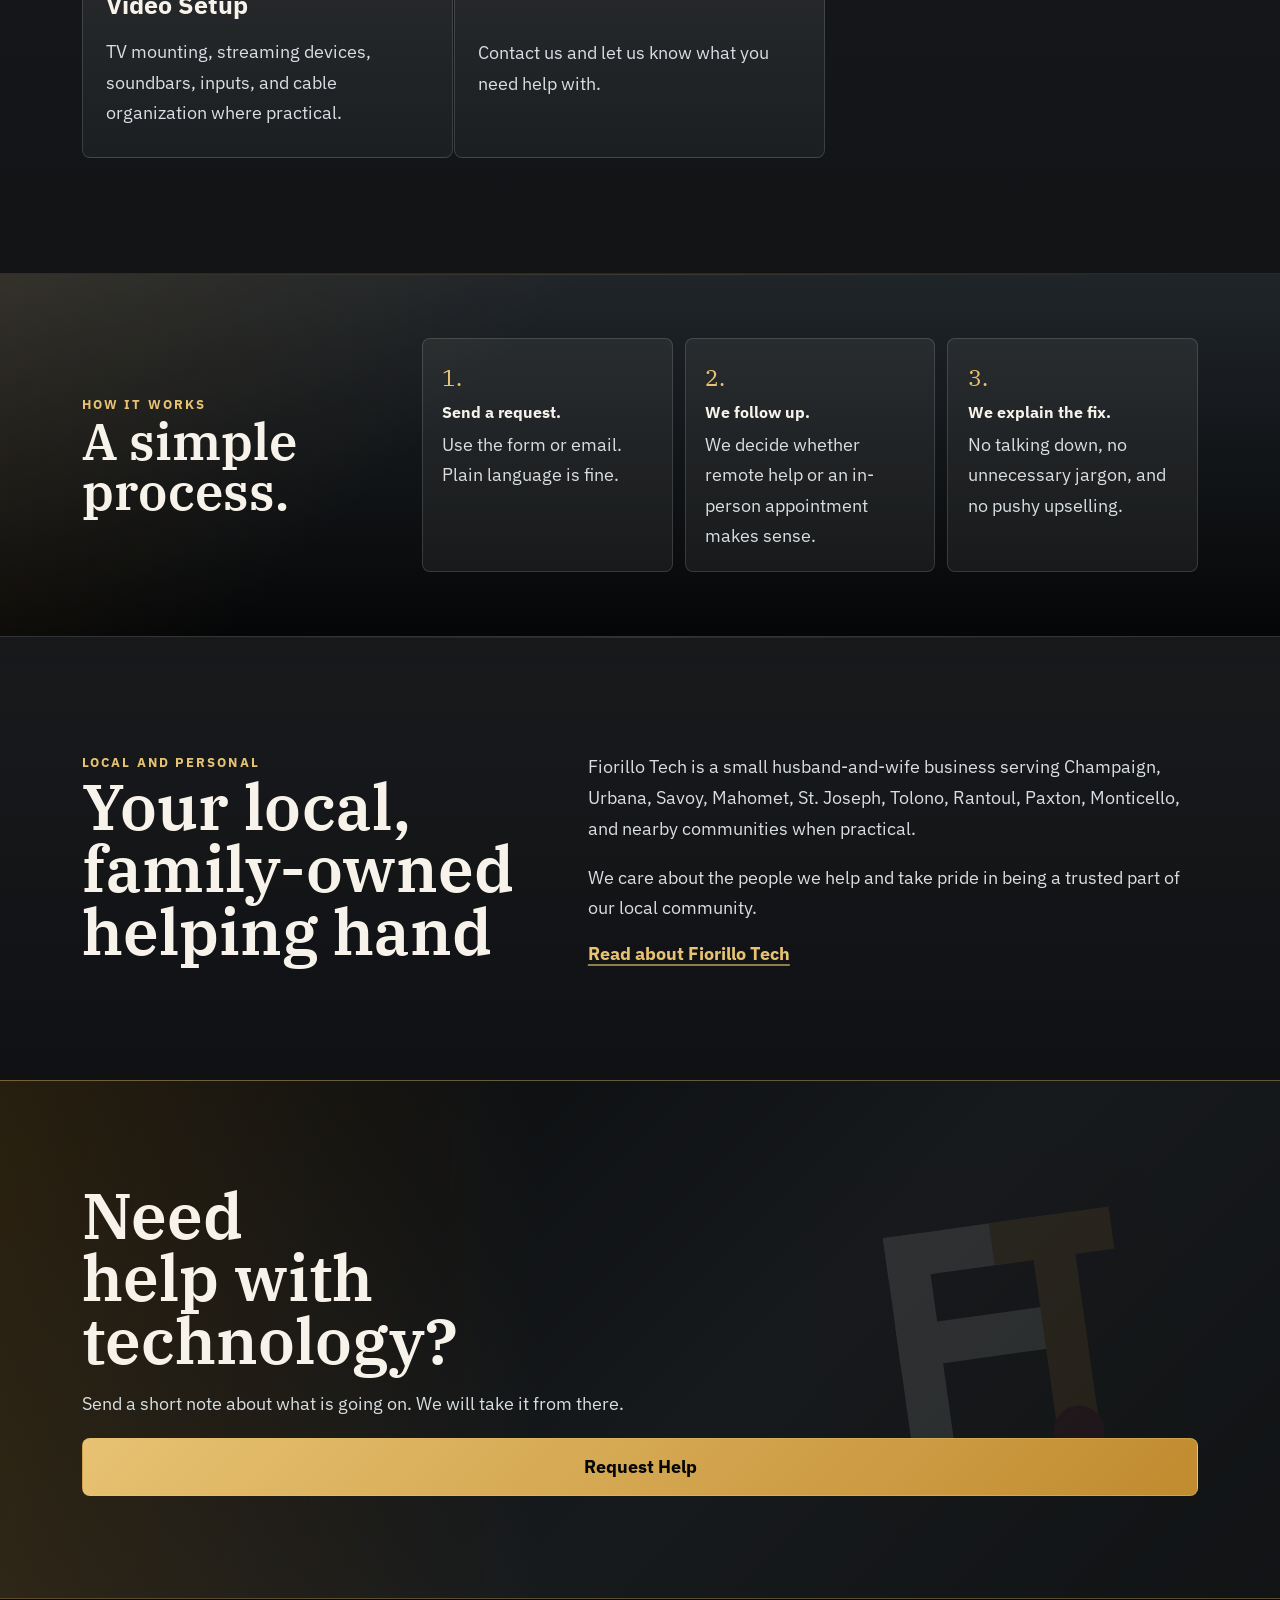
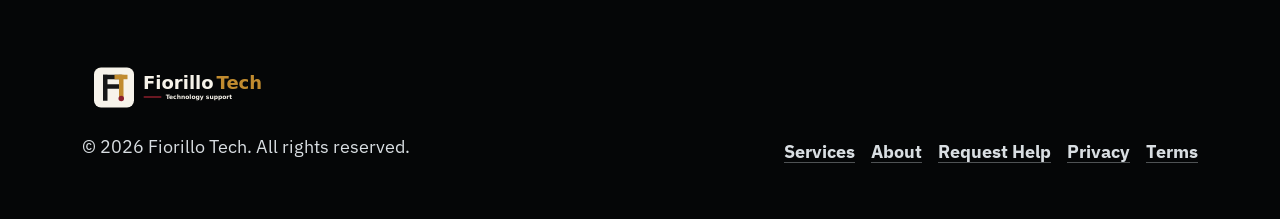
==== commit d437258a: "Update footer copyright text" ====
--- a/index.html
+++ b/index.html
@@ -51,7 +51,7 @@
     <link rel="preconnect" href="https://fonts.googleapis.com">
     <link rel="preconnect" href="https://fonts.gstatic.com" crossorigin>
     <link href="https://fonts.googleapis.com/css2?family=IBM+Plex+Sans:ital,wght@0,400;0,500;0,600;0,700;1,400&family=IBM+Plex+Serif:ital,wght@0,500;0,600;0,700;1,400&display=swap" rel="stylesheet">
-    <link rel="stylesheet" href="style.css">
+    <link rel="stylesheet" href="style.css?v=6">
   </head>
   <body>
     <a class="skip-link" href="#main">Skip to main content</a>
@@ -181,7 +181,7 @@
           <a class="footer-logo" href="index.html" aria-label="Fiorillo Tech home">
             <img src="images/brand/fiorillo-tech-logo-reverse.svg" alt="" width="240" height="65">
           </a>
-          <p>Friendly local computer help for homes and small businesses.</p>
+          <p>&copy; 2026 Fiorillo Tech. All rights reserved.</p>
         </div>
         <nav aria-label="Footer navigation">
           <a href="services.html">Services</a>
--- a/style.css
+++ b/style.css
@@ -471,12 +471,12 @@
 }
 
 .service-page-heading h1 {
-  font-size: clamp(2.2rem, 5.4vw, 5.4rem);
+  font-size: clamp(1.9rem, 4.2vw, 4.25rem);
   max-width: 13ch;
 }
 
 .contact-page-heading h1 {
-  font-size: clamp(2.2rem, 5.4vw, 5.4rem);
+  font-size: clamp(1.9rem, 4.2vw, 4.25rem);
   max-width: 14ch;
 }
 
@@ -838,7 +838,7 @@
 }
 
 .about-copy h1 {
-  font-size: clamp(2.2rem, 5vw, 4.8rem);
+  font-size: clamp(1.9rem, 3.2vw, 3.25rem);
   line-height: 1;
   margin-bottom: 0.75rem;
 }
@@ -961,7 +961,7 @@
 
 .checkbox-option,
 .checkbox {
-  align-items: start;
+  align-items: center;
   background: rgba(247, 243, 234, 0.04);
   border: 1px solid rgba(217, 222, 226, 0.12);
   border-radius: var(--radius);
@@ -978,8 +978,9 @@
 
 input[type="checkbox"] {
   accent-color: var(--brass);
+  align-self: center;
   height: 18px;
-  margin-top: 0.2rem;
+  margin: 0;
   width: 18px;
 }
 
@@ -1020,7 +1021,7 @@
 }
 
 .policy h1 {
-  font-size: clamp(2.4rem, 7vw, 6.4rem);
+  font-size: clamp(1.9rem, 4.2vw, 4.25rem);
 }
 
 .thanks {
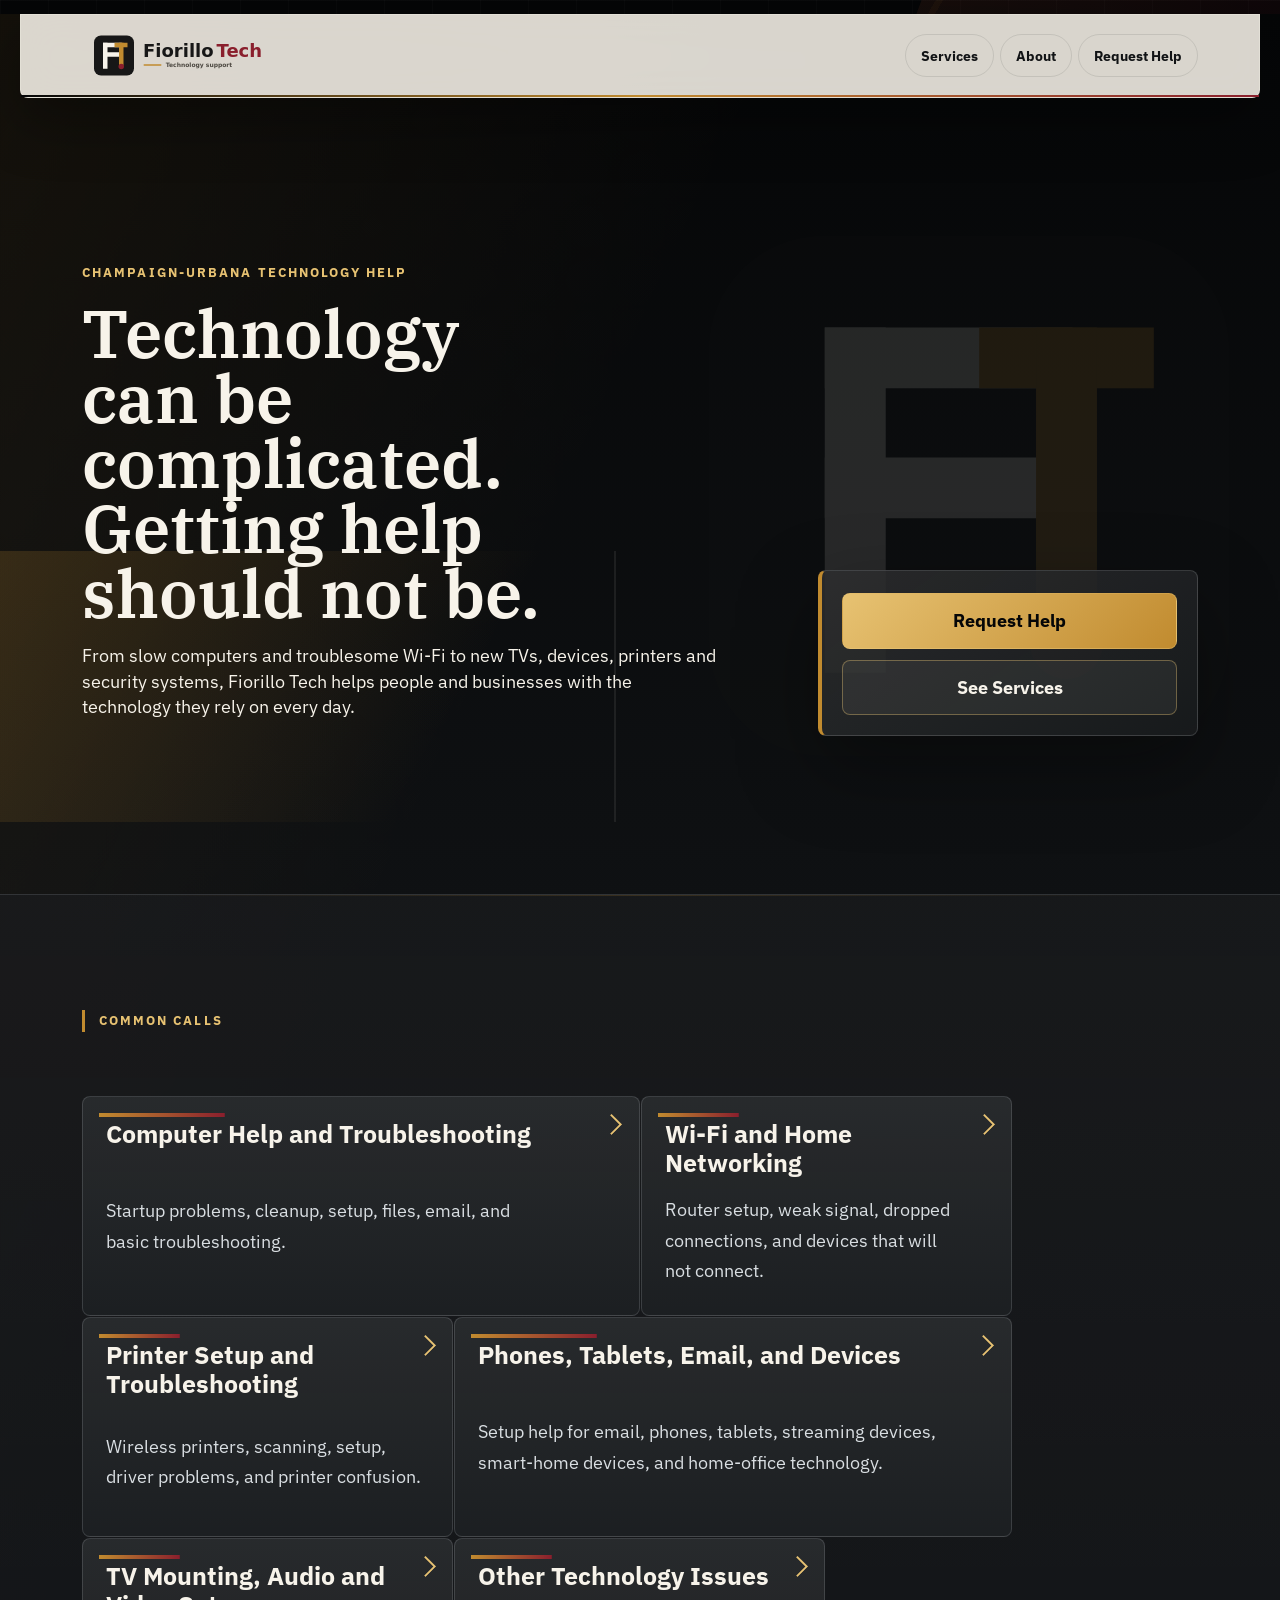
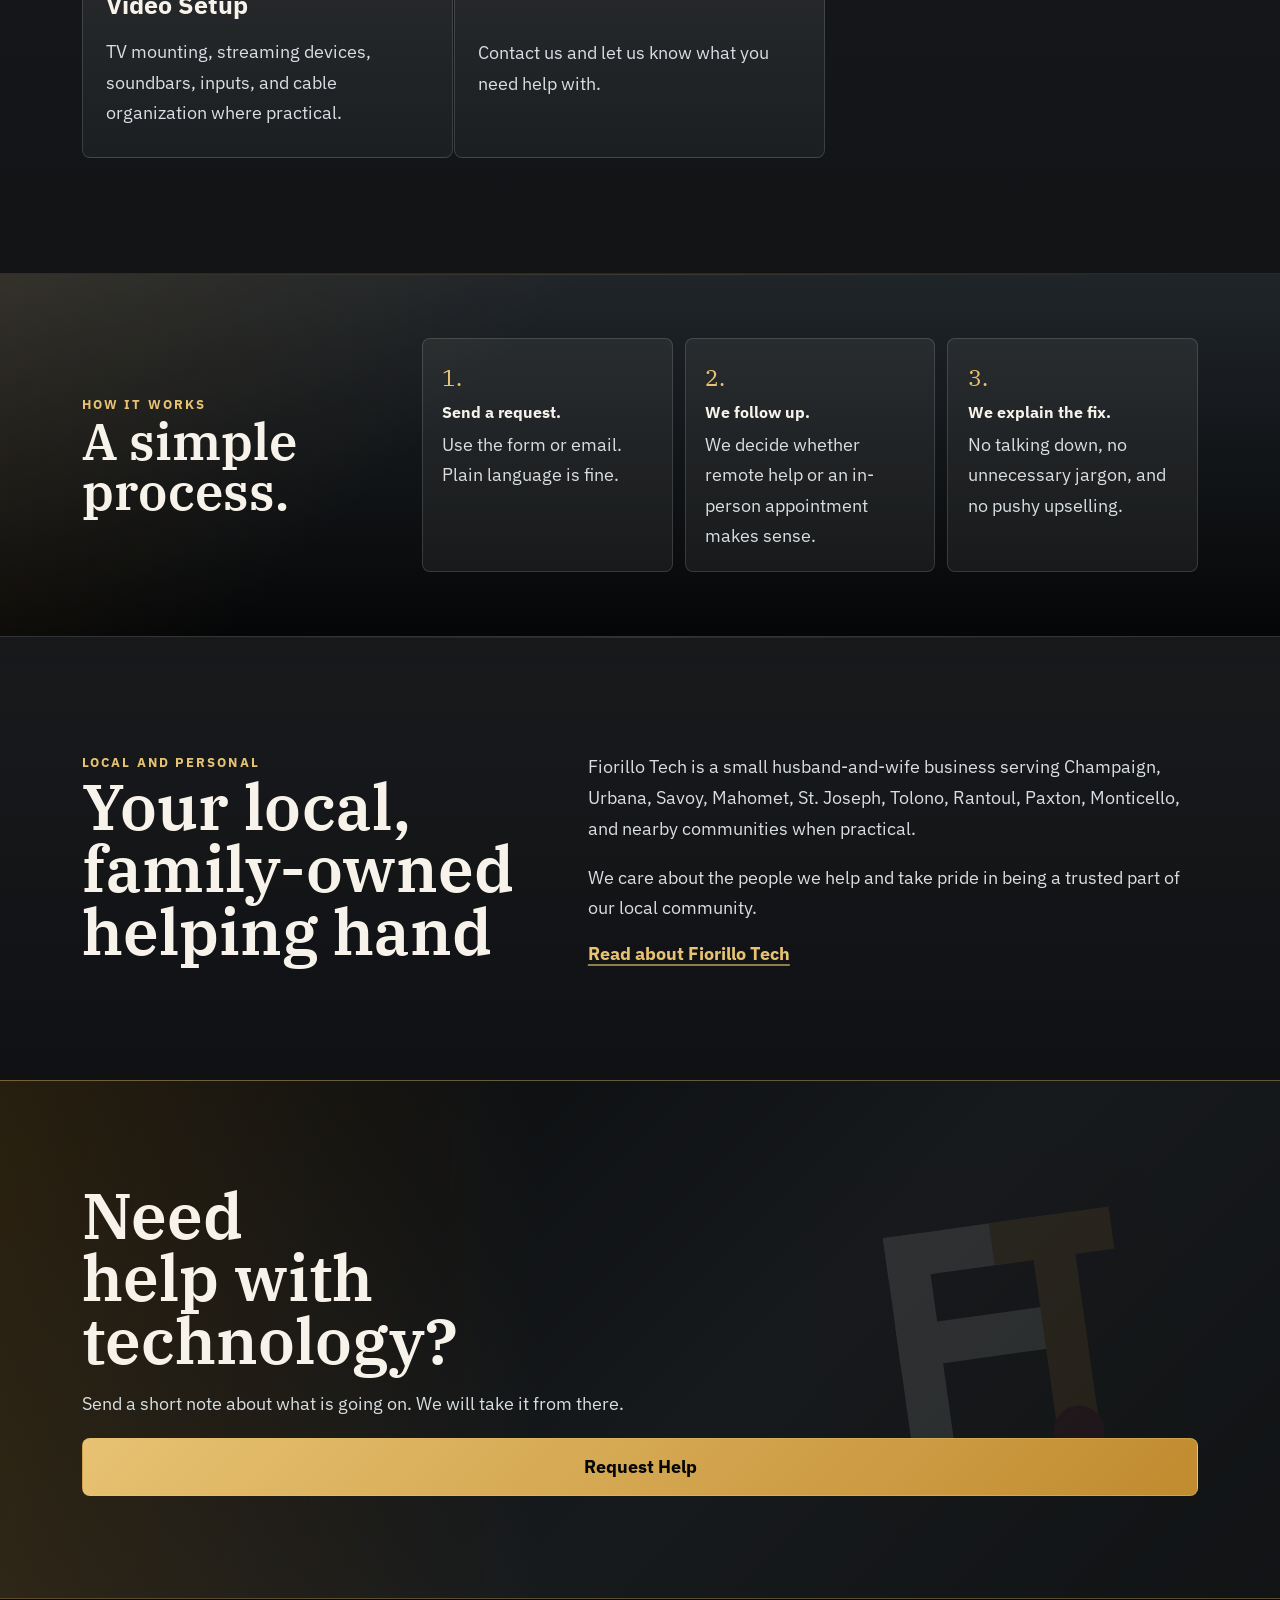
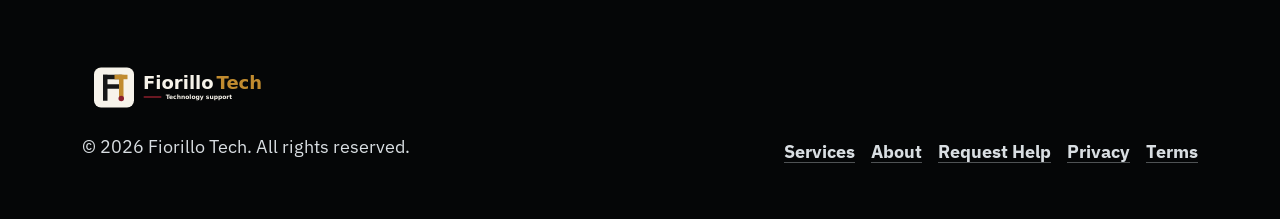
==== commit 269cfef4: "deleted text from index.html" ====
--- a/index.html
+++ b/index.html
@@ -51,7 +51,7 @@
     <link rel="preconnect" href="https://fonts.googleapis.com">
     <link rel="preconnect" href="https://fonts.gstatic.com" crossorigin>
     <link href="https://fonts.googleapis.com/css2?family=IBM+Plex+Sans:ital,wght@0,400;0,500;0,600;0,700;1,400&family=IBM+Plex+Serif:ital,wght@0,500;0,600;0,700;1,400&display=swap" rel="stylesheet">
-    <link rel="stylesheet" href="style.css?v=6">
+    <link rel="stylesheet" href="style.css?v=8">
   </head>
   <body>
     <a class="skip-link" href="#main">Skip to main content</a>
@@ -75,10 +75,6 @@
           <h1>Technology can be complicated. Getting help should not be.</h1>
           <p class="lead">
             From slow computers and troublesome Wi-Fi to new TVs, devices, printers and security systems, Fiorillo Tech helps people and businesses with the technology they rely on every day.
-          </p>
-          <p>
-            You do not need to know the right words. Tell us what is happening,
-            and we will help figure out the next step.
           </p>
           <div class="hero-panel">
             <div class="actions">
--- a/style.css
+++ b/style.css
@@ -1146,7 +1146,35 @@
   }
 
   .process-section .two-column {
-    gap: 1.25rem;
+    align-items: start;
+    gap: 0.95rem;
+    grid-template-columns: 1fr;
+  }
+
+  .process-section h2 {
+    font-size: clamp(1.85rem, 6vw, 3rem);
+    line-height: 1;
+    max-width: none;
+  }
+
+  .steps {
+    gap: 0.65rem;
+    grid-template-columns: 1fr;
+  }
+
+  .steps li {
+    line-height: 1.42;
+    padding: 0.78rem 0.9rem;
+  }
+
+  .steps li::marker {
+    font-size: 1.25rem;
+  }
+
+  .steps strong {
+    display: inline;
+    margin-bottom: 0;
+    margin-right: 0.25rem;
   }
 
   .service-list,
@@ -1292,6 +1320,24 @@
     min-height: auto;
   }
 
+  .process-section {
+    padding: 1.45rem 0;
+  }
+
+  .process-section .two-column {
+    gap: 0.85rem;
+  }
+
+  .process-section h2 {
+    font-size: clamp(1.8rem, 7.4vw, 2.55rem);
+    line-height: 1;
+    max-width: none;
+  }
+
+  .process-section .eyebrow {
+    margin-bottom: 0.35rem;
+  }
+
   .hero::before {
     background-position: right -22vw top 22%;
     background-size: 82vw;
@@ -1307,7 +1353,23 @@
   }
 
   .steps {
+    gap: 0.55rem;
     grid-template-columns: 1fr;
+  }
+
+  .steps li {
+    line-height: 1.42;
+    padding: 0.72rem 0.85rem;
+  }
+
+  .steps li::marker {
+    font-size: 1.2rem;
+  }
+
+  .steps strong {
+    display: inline;
+    margin-bottom: 0;
+    margin-right: 0.25rem;
   }
 }
 
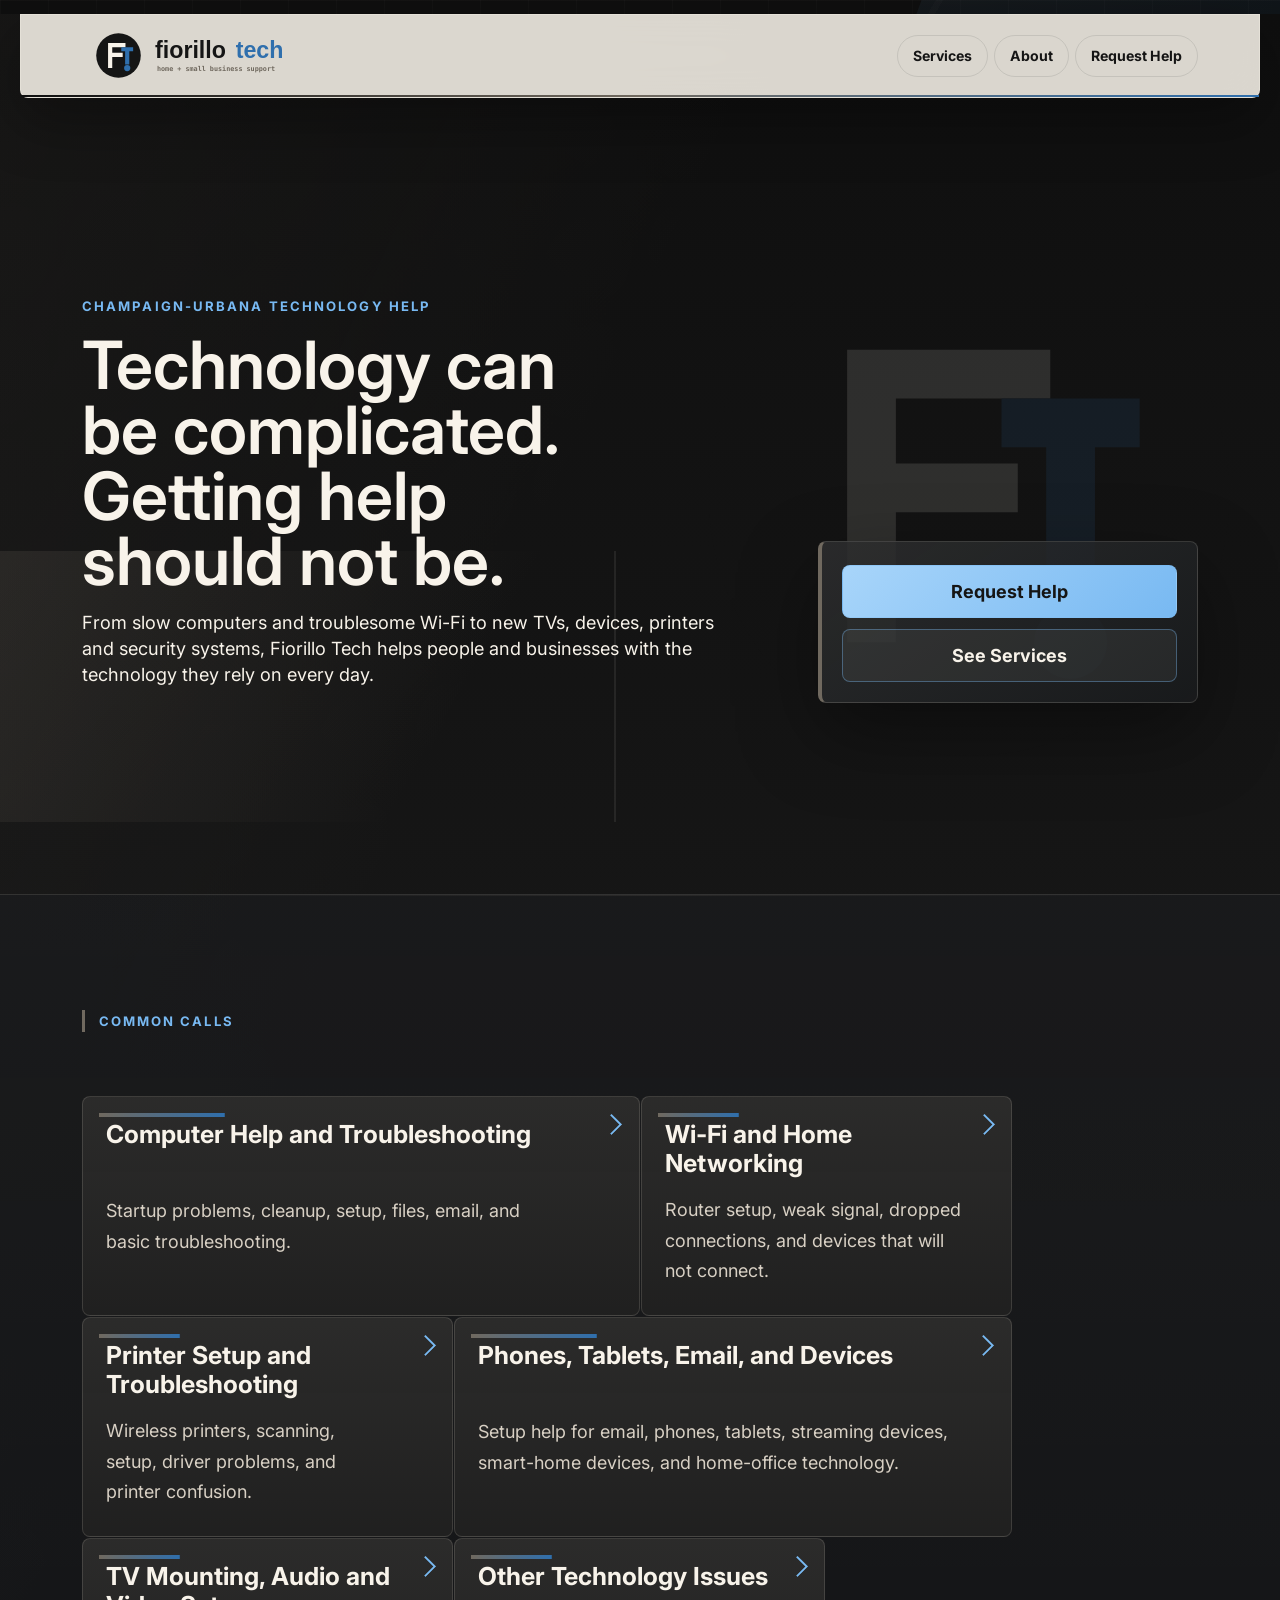
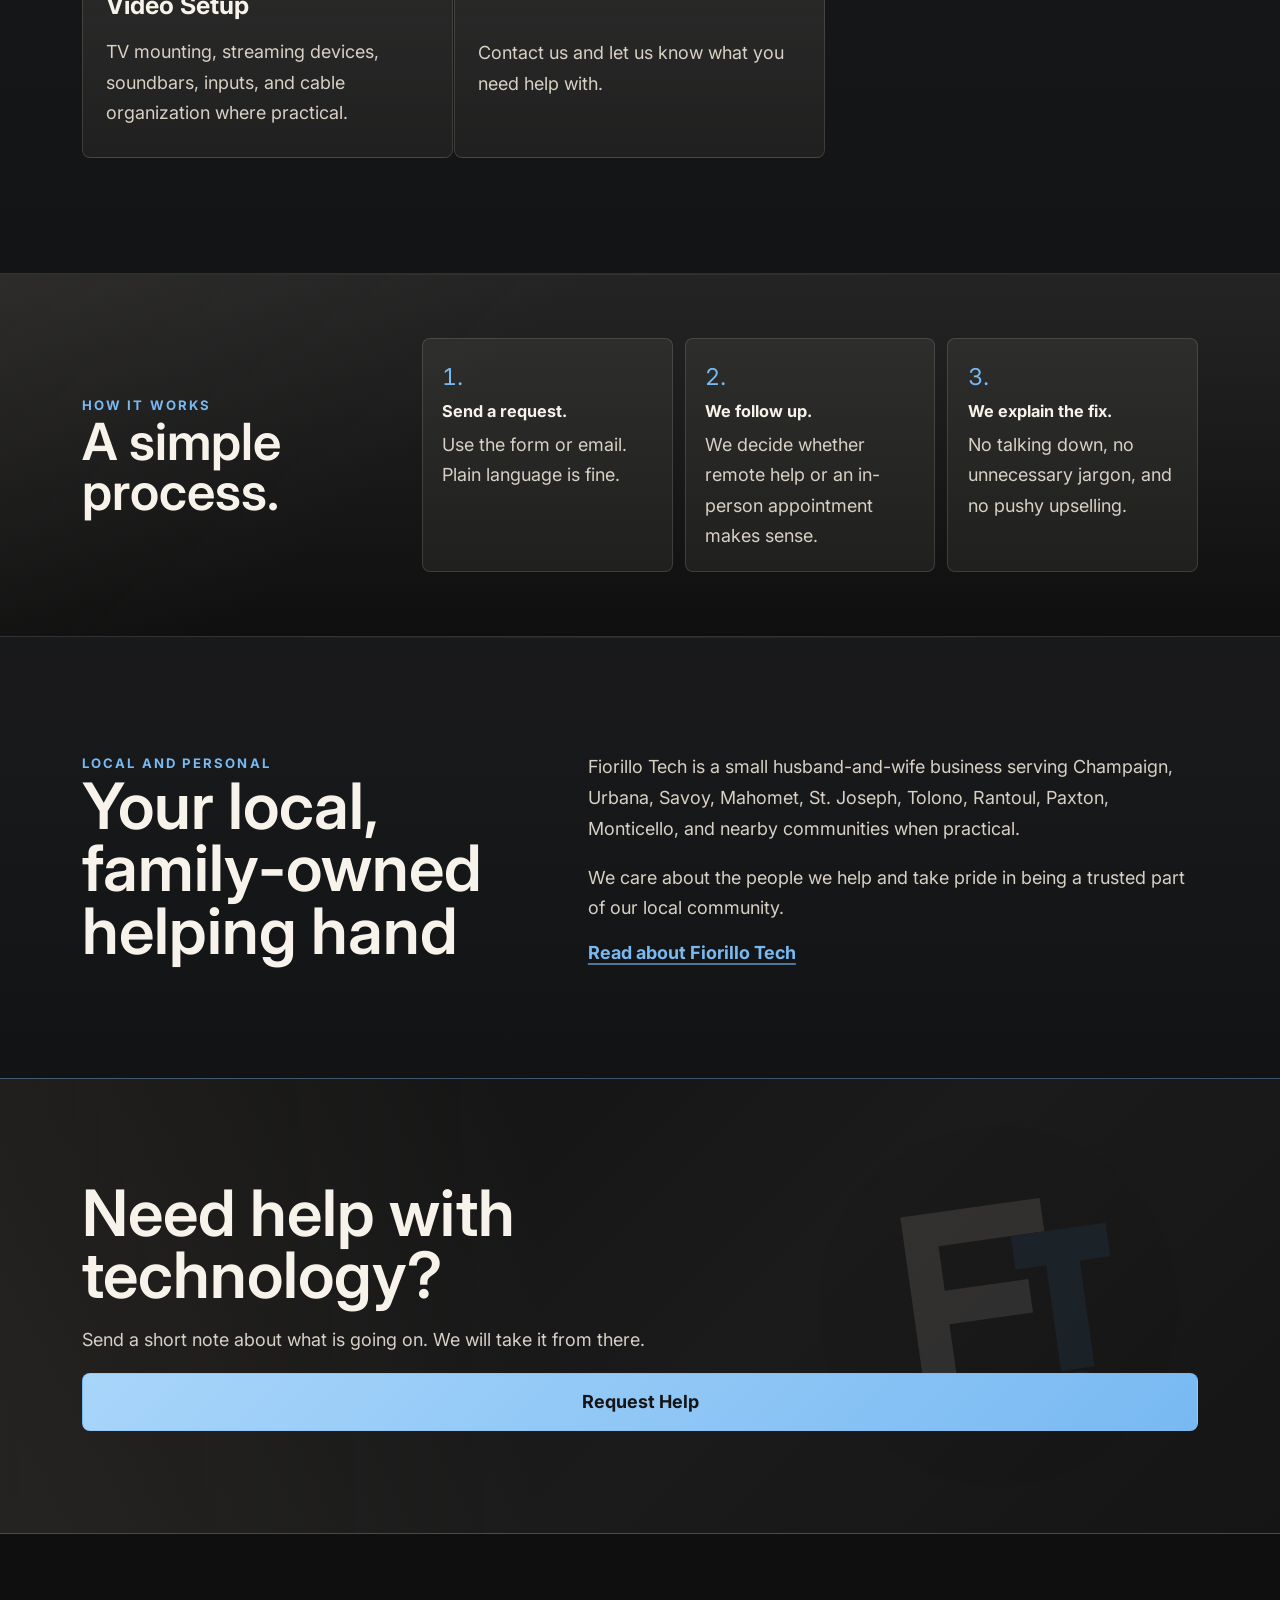
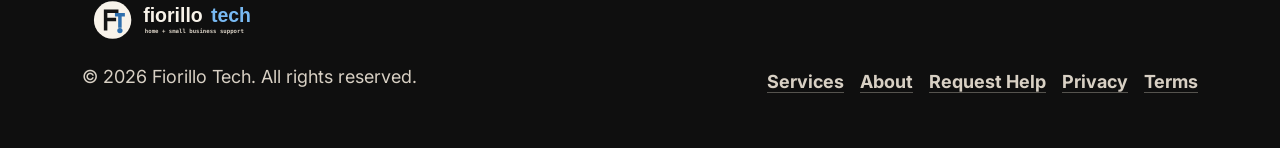
==== commit ab29e023: "Update brand assets and clean unused images" ====
--- a/index.html
+++ b/index.html
@@ -6,15 +6,22 @@
     <title>Fiorillo Tech | Friendly Computer Help in Champaign-Urbana</title>
     <meta name="description" content="Patient local computer help for Champaign-Urbana homes and very small businesses. Computers, printers, Wi-Fi, email, TV setup, and everyday technology problems.">
     <link rel="canonical" href="https://fiorillotech.com/">
-    <meta name="theme-color" content="#171717">
+    <meta name="theme-color" content="#151515">
+    <meta name="msapplication-TileColor" content="#151515">
+    <meta name="msapplication-config" content="browserconfig.xml">
     <meta property="og:title" content="Fiorillo Tech">
     <meta property="og:site_name" content="Fiorillo Tech">
     <meta property="og:description" content="Friendly computer help when you just want it to work.">
     <meta property="og:url" content="https://fiorillotech.com/">
     <meta property="og:type" content="website">
-    <meta property="og:image" content="https://fiorillotech.com/images/brand/fiorillo-tech-logo-preview.png">
-    <meta property="og:image:alt" content="Fiorillo Tech logo">
+    <meta property="og:image" content="https://fiorillotech.com/assets/social/open-graph-1200x630.png">
+    <meta property="og:image:alt" content="Fiorillo Tech logo and technology support tagline">
+    <meta property="og:image:width" content="1200">
+    <meta property="og:image:height" content="630">
     <meta name="twitter:card" content="summary_large_image">
+    <meta name="twitter:title" content="Fiorillo Tech">
+    <meta name="twitter:description" content="Friendly computer help when you just want it to work.">
+    <meta name="twitter:image" content="https://fiorillotech.com/assets/social/twitter-card-1200x675.png">
     <script type="application/ld+json">
       {
         "@context": "https://schema.org",
@@ -33,32 +40,33 @@
             "@id": "https://fiorillotech.com/#organization",
             "name": "Fiorillo Tech",
             "url": "https://fiorillotech.com/",
-            "logo": "https://fiorillotech.com/images/brand/fiorillo-tech-mark.svg",
-            "image": "https://fiorillotech.com/images/brand/fiorillo-tech-logo-preview.png",
+            "logo": "https://fiorillotech.com/assets/logos/fiorillotech-mark.svg?v=2",
+            "image": "https://fiorillotech.com/assets/social/open-graph-1200x630.png",
             "email": "support@fiorillotech.com",
             "description": "Local technology help for Champaign-Urbana homes and very small businesses."
           }
         ]
       }
     </script>
+    <link rel="icon" href="favicon.ico" sizes="any">
     <link rel="icon" href="favicon.svg" type="image/svg+xml">
-    <link rel="icon" href="favicon.ico" sizes="any">
-    <link rel="icon" href="favicon-32.png" sizes="32x32" type="image/png">
-    <link rel="icon" href="favicon-48.png" sizes="48x48" type="image/png">
-    <link rel="icon" href="favicon-16.png" sizes="16x16" type="image/png">
+    <link rel="icon" href="favicon-32x32.png" sizes="32x32" type="image/png">
+    <link rel="icon" href="favicon-48x48.png" sizes="48x48" type="image/png">
+    <link rel="icon" href="favicon-16x16.png" sizes="16x16" type="image/png">
     <link rel="apple-touch-icon" href="apple-touch-icon.png">
+    <link rel="mask-icon" href="safari-pinned-tab.svg" color="#151515">
     <link rel="manifest" href="site.webmanifest">
     <link rel="preconnect" href="https://fonts.googleapis.com">
     <link rel="preconnect" href="https://fonts.gstatic.com" crossorigin>
-    <link href="https://fonts.googleapis.com/css2?family=IBM+Plex+Sans:ital,wght@0,400;0,500;0,600;0,700;1,400&family=IBM+Plex+Serif:ital,wght@0,500;0,600;0,700;1,400&display=swap" rel="stylesheet">
-    <link rel="stylesheet" href="style.css?v=8">
+    <link href="https://fonts.googleapis.com/css2?family=Inter:wght@400;500;600;700;800&display=swap" rel="stylesheet">
+    <link rel="stylesheet" href="style.css?v=11">
   </head>
   <body>
     <a class="skip-link" href="#main">Skip to main content</a>
     <header class="site-header">
       <div class="wrap header-wrap">
         <a class="brand" href="index.html" aria-label="Fiorillo Tech home">
-          <img class="brand-logo" src="images/brand/fiorillo-tech-logo.svg" alt="" width="240" height="65">
+          <img class="brand-logo" src="assets/logos/fiorillotech-logo-horizontal.svg?v=2" alt="" width="960" height="220">
         </a>
         <nav class="site-nav" aria-label="Primary navigation">
           <a href="services.html">Services</a>
@@ -175,7 +183,7 @@
       <div class="wrap footer-wrap">
         <div>
           <a class="footer-logo" href="index.html" aria-label="Fiorillo Tech home">
-            <img src="images/brand/fiorillo-tech-logo-reverse.svg" alt="" width="240" height="65">
+            <img src="assets/logos/fiorillotech-logo-horizontal-reverse.svg?v=2" alt="" width="960" height="220">
           </a>
           <p>&copy; 2026 Fiorillo Tech. All rights reserved.</p>
         </div>
--- a/style.css
+++ b/style.css
@@ -1,23 +1,23 @@
 :root {
-  --black: #050607;
-  --ink: #111315;
-  --graphite: #171a1d;
-  --graphite-2: #20252a;
-  --graphite-3: #2b3238;
-  --steel: #95a0a8;
-  --steel-bright: #d9dee2;
-  --paper: #f7f3ea;
-  --paper-2: #eee7d7;
-  --brass: #c18b2f;
-  --brass-hot: #e7c272;
-  --garnet: #8a1f2d;
-  --line: rgba(217, 222, 226, 0.16);
-  --line-strong: rgba(231, 194, 114, 0.38);
+  --black: #0f0f0f;
+  --ink: #151515;
+  --graphite: #1b1b1b;
+  --graphite-2: #242424;
+  --graphite-3: #303030;
+  --steel: #70695f;
+  --steel-bright: #d8d0c4;
+  --paper: #f8f3ea;
+  --paper-2: #faf8f4;
+  --neutral: #70695f;
+  --signal-light: #78b9f2;
+  --signal: #2f6fad;
+  --line: rgba(216, 208, 196, 0.16);
+  --line-strong: rgba(120, 185, 242, 0.38);
   --shadow: rgba(0, 0, 0, 0.45);
   --radius: 8px;
   --max: 1180px;
-  --font-body: "IBM Plex Sans", ui-sans-serif, system-ui, -apple-system, BlinkMacSystemFont, "Segoe UI", sans-serif;
-  --font-display: "IBM Plex Serif", Georgia, Cambria, "Times New Roman", serif;
+  --font-body: Inter, ui-sans-serif, system-ui, -apple-system, BlinkMacSystemFont, "Segoe UI", sans-serif;
+  --font-display: Inter, ui-sans-serif, system-ui, -apple-system, BlinkMacSystemFont, "Segoe UI", sans-serif;
   --tilt-x: 0deg;
   --tilt-y: 0deg;
 }
@@ -37,7 +37,7 @@
 
 body {
   background:
-    linear-gradient(115deg, rgba(193, 139, 47, 0.08), transparent 28%),
+    linear-gradient(115deg, rgba(112, 105, 95, 0.08), transparent 28%),
     linear-gradient(180deg, var(--black), var(--graphite) 48%, var(--black));
   color: var(--paper);
   font-family: var(--font-body);
@@ -50,9 +50,9 @@
 
 body::before {
   background:
-    linear-gradient(rgba(217, 222, 226, 0.045) 1px, transparent 1px),
-    linear-gradient(90deg, rgba(217, 222, 226, 0.035) 1px, transparent 1px),
-    linear-gradient(120deg, transparent 0 52%, rgba(193, 139, 47, 0.08) 52% 52.4%, transparent 52.4%);
+    linear-gradient(rgba(216, 208, 196, 0.045) 1px, transparent 1px),
+    linear-gradient(90deg, rgba(216, 208, 196, 0.035) 1px, transparent 1px),
+    linear-gradient(120deg, transparent 0 52%, rgba(112, 105, 95, 0.08) 52% 52.4%, transparent 52.4%);
   background-size: 48px 48px, 48px 48px, 100% 100%;
   content: "";
   inset: 0;
@@ -64,8 +64,8 @@
 
 body::after {
   background:
-    linear-gradient(90deg, transparent, rgba(193, 139, 47, 0.16), transparent),
-    linear-gradient(180deg, rgba(138, 31, 45, 0.16), transparent 32%);
+    linear-gradient(90deg, transparent, rgba(112, 105, 95, 0.16), transparent),
+    linear-gradient(180deg, rgba(47, 111, 173, 0.16), transparent 32%);
   clip-path: polygon(72% 0, 100% 0, 100% 100%, 46% 100%);
   content: "";
   inset: 0;
@@ -76,7 +76,7 @@
 }
 
 ::selection {
-  background: var(--brass-hot);
+  background: var(--signal-light);
   color: var(--black);
 }
 
@@ -105,7 +105,7 @@
 }
 
 :focus-visible {
-  outline: 3px solid var(--brass-hot);
+  outline: 3px solid var(--signal-light);
   outline-offset: 4px;
 }
 
@@ -114,7 +114,7 @@
 }
 
 .skip-link {
-  background: var(--brass-hot);
+  background: var(--signal-light);
   color: var(--black);
   font-weight: 700;
   left: 1rem;
@@ -125,12 +125,16 @@
   z-index: 100;
 }
 
-.skip-link:focus {
+.skip-link:focus-visible {
   transform: translateY(0);
 }
 
+.skip-link:focus:not(:focus-visible) {
+  transform: translateY(-150%);
+}
+
 .scroll-progress {
-  background: linear-gradient(90deg, var(--brass), var(--brass-hot), var(--garnet));
+  background: linear-gradient(90deg, var(--neutral), var(--signal-light), var(--signal));
   height: 3px;
   left: 0;
   position: fixed;
@@ -153,8 +157,8 @@
 }
 
 .site-header {
-  background: rgba(247, 243, 234, 0.88);
-  border: 1px solid rgba(247, 243, 234, 0.34);
+  background: rgba(248, 243, 234, 0.88);
+  border: 1px solid rgba(248, 243, 234, 0.34);
   border-radius: 0 0 8px 8px;
   box-shadow: 0 22px 60px rgba(0, 0, 0, 0.32);
   margin: clamp(0.45rem, 1.4vw, 0.85rem) clamp(0.55rem, 2vw, 1.25rem) 0;
@@ -165,7 +169,7 @@
 }
 
 .site-header::before {
-  background: linear-gradient(90deg, var(--black), var(--brass), var(--garnet));
+  background: linear-gradient(90deg, var(--black), var(--neutral), var(--signal));
   bottom: 0;
   content: "";
   height: 2px;
@@ -178,7 +182,7 @@
   align-items: center;
   display: grid;
   gap: 1rem;
-  grid-template-columns: minmax(170px, 240px) 1fr;
+  grid-template-columns: minmax(190px, 310px) 1fr;
   min-height: 82px;
 }
 
@@ -189,7 +193,7 @@
 
 .brand-logo {
   height: auto;
-  max-width: min(240px, 52vw);
+  width: clamp(184px, 28vw, 310px);
 }
 
 .site-nav {
@@ -238,7 +242,7 @@
 }
 
 .hero::before {
-  background-image: url("images/brand/fiorillo-tech-mark.svg");
+  background-image: url("assets/logos/fiorillotech-mark.svg?v=2");
   background-position: right 4vw center;
   background-repeat: no-repeat;
   background-size: min(42vw, 520px);
@@ -251,8 +255,8 @@
 
 .hero::after {
   background:
-    linear-gradient(90deg, transparent 0 48%, rgba(247, 243, 234, 0.08) 48% 48.15%, transparent 48.15%),
-    linear-gradient(120deg, rgba(193, 139, 47, 0.2), transparent 38%);
+    linear-gradient(90deg, transparent 0 48%, rgba(248, 243, 234, 0.08) 48% 48.15%, transparent 48.15%),
+    linear-gradient(120deg, rgba(112, 105, 95, 0.2), transparent 38%);
   bottom: 9%;
   content: "";
   height: 34%;
@@ -307,7 +311,7 @@
 }
 
 .eyebrow {
-  color: var(--brass-hot);
+  color: var(--signal-light);
   font-size: 0.82rem;
   font-weight: 700;
   letter-spacing: 0.16em;
@@ -410,18 +414,18 @@
 
 .button.primary,
 .button.light {
-  background: linear-gradient(135deg, var(--brass-hot), var(--brass));
-  color: var(--black);
+  background: linear-gradient(135deg, #a8d5fa, var(--signal-light));
+  color: var(--ink);
 }
 
 .button.secondary {
-  background: rgba(247, 243, 234, 0.06);
+  background: rgba(248, 243, 234, 0.06);
   color: var(--paper);
 }
 
 .section {
   background:
-    linear-gradient(180deg, rgba(247, 243, 234, 0.03), rgba(247, 243, 234, 0)),
+    linear-gradient(180deg, rgba(248, 243, 234, 0.03), rgba(248, 243, 234, 0)),
     rgba(17, 19, 21, 0.72);
   border-top: 1px solid var(--line);
   overflow: hidden;
@@ -434,7 +438,7 @@
 }
 
 .section::before {
-  background: linear-gradient(90deg, transparent, rgba(193, 139, 47, 0.2), transparent);
+  background: linear-gradient(90deg, transparent, rgba(112, 105, 95, 0.2), transparent);
   content: "";
   height: 1px;
   left: 8%;
@@ -445,7 +449,7 @@
 
 .section.soft {
   background:
-    linear-gradient(135deg, rgba(193, 139, 47, 0.12), transparent 36%),
+    linear-gradient(135deg, rgba(112, 105, 95, 0.12), transparent 36%),
     linear-gradient(180deg, var(--graphite-2), var(--black));
 }
 
@@ -458,8 +462,8 @@
 }
 
 .section-heading .eyebrow {
-  border-left: 3px solid var(--brass);
-  color: var(--brass-hot);
+  border-left: 3px solid var(--neutral);
+  color: var(--signal-light);
   padding-left: 0.85rem;
 }
 
@@ -523,7 +527,7 @@
 
 .service-list a {
   background:
-    linear-gradient(180deg, rgba(247, 243, 234, 0.075), rgba(247, 243, 234, 0.025)),
+    linear-gradient(180deg, rgba(248, 243, 234, 0.075), rgba(248, 243, 234, 0.025)),
     var(--graphite);
   border: 1px solid var(--line);
   border-radius: var(--radius);
@@ -552,7 +556,7 @@
 }
 
 .service-list a::before {
-  background: linear-gradient(90deg, var(--brass), var(--garnet));
+  background: linear-gradient(90deg, var(--neutral), var(--signal));
   content: "";
   height: 4px;
   left: 1rem;
@@ -565,8 +569,8 @@
 }
 
 .service-list a::after {
-  border-right: 2px solid var(--brass-hot);
-  border-top: 2px solid var(--brass-hot);
+  border-right: 2px solid var(--signal-light);
+  border-top: 2px solid var(--signal-light);
   content: "";
   height: 13px;
   position: absolute;
@@ -580,7 +584,7 @@
 .service-list a:focus-visible,
 .service-list a.is-active {
   background:
-    linear-gradient(135deg, rgba(193, 139, 47, 0.16), rgba(138, 31, 45, 0.08)),
+    linear-gradient(135deg, rgba(112, 105, 95, 0.16), rgba(47, 111, 173, 0.08)),
     var(--graphite-2);
   border-color: var(--line-strong);
   box-shadow: 0 28px 70px rgba(0, 0, 0, 0.42);
@@ -617,14 +621,14 @@
 }
 
 .steps li {
-  background: rgba(247, 243, 234, 0.06);
+  background: rgba(248, 243, 234, 0.06);
   border: 1px solid var(--line);
   border-radius: var(--radius);
   padding: clamp(0.9rem, 1.8vw, 1.2rem);
 }
 
 .steps li::marker {
-  color: var(--brass-hot);
+  color: var(--signal-light);
   font-family: var(--font-display);
   font-size: 1.45rem;
 }
@@ -637,10 +641,10 @@
 }
 
 .text-link {
-  color: var(--brass-hot);
+  color: var(--signal-light);
   display: inline-flex;
   font-weight: 700;
-  text-decoration-color: rgba(231, 194, 114, 0.6);
+  text-decoration-color: rgba(120, 185, 242, 0.6);
   text-decoration-thickness: 2px;
   text-underline-offset: 0.2em;
   width: fit-content;
@@ -652,7 +656,7 @@
 
 .cta {
   background:
-    linear-gradient(90deg, rgba(193, 139, 47, 0.18), transparent 42%),
+    linear-gradient(90deg, rgba(112, 105, 95, 0.18), transparent 42%),
     linear-gradient(135deg, var(--black), var(--graphite) 58%, var(--ink));
   border-top: 1px solid var(--line-strong);
   overflow: hidden;
@@ -661,7 +665,7 @@
 }
 
 .cta::before {
-  background-image: url("images/brand/fiorillo-tech-mark.svg");
+  background-image: url("assets/logos/fiorillotech-mark.svg?v=2");
   background-repeat: no-repeat;
   background-size: contain;
   content: "";
@@ -692,7 +696,7 @@
 
 .service-detail-list article {
   background:
-    linear-gradient(145deg, rgba(247, 243, 234, 0.08), rgba(247, 243, 234, 0.025)),
+    linear-gradient(145deg, rgba(248, 243, 234, 0.08), rgba(248, 243, 234, 0.025)),
     var(--graphite);
   border: 1px solid var(--line);
   border-radius: var(--radius);
@@ -718,8 +722,8 @@
 }
 
 [data-contact-service]::after {
-  border-right: 2px solid var(--brass-hot);
-  border-top: 2px solid var(--brass-hot);
+  border-right: 2px solid var(--signal-light);
+  border-top: 2px solid var(--signal-light);
   content: "";
   height: 13px;
   position: absolute;
@@ -750,7 +754,7 @@
 
 .service-detail-list article::before,
 .contact-note::before {
-  background: linear-gradient(180deg, var(--brass-hot), var(--garnet));
+  background: linear-gradient(180deg, var(--signal-light), var(--signal));
   content: "";
   inset: 1rem auto 1rem 1rem;
   position: absolute;
@@ -763,12 +767,12 @@
 }
 
 .service-price {
-  color: var(--brass-hot);
+  color: var(--signal-light);
   font-weight: 700;
 }
 
 .note {
-  background: rgba(193, 139, 47, 0.08);
+  background: rgba(112, 105, 95, 0.08);
   border: 1px solid var(--line-strong);
   border-radius: var(--radius);
   color: var(--paper);
@@ -780,14 +784,21 @@
   grid-template-columns: minmax(260px, 0.9fr) minmax(0, 1.1fr);
 }
 
-.about-photo-card {
-  background: var(--graphite);
-  border: 1px solid var(--line-strong);
+.about-logo-card {
+  align-self: start;
+  background:
+    linear-gradient(120deg, rgba(112, 105, 95, 0.12), transparent 42%),
+    linear-gradient(180deg, rgba(248, 243, 234, 0.035), transparent 68%);
+  border: 0;
   border-radius: var(--radius);
-  box-shadow: 0 34px 92px rgba(0, 0, 0, 0.5);
-  align-self: start;
-  margin: 0;
-  overflow: hidden;
+  box-shadow: none;
+  display: grid;
+  height: fit-content;
+  isolation: isolate;
+  min-height: clamp(260px, 34vw, 460px);
+  overflow: visible;
+  padding: clamp(1.25rem, 4vw, 2.6rem);
+  place-items: center;
   position: sticky;
   top: 6.5rem;
   transform:
@@ -799,39 +810,32 @@
     transform 180ms ease;
 }
 
-.about-photo-card:hover {
-  box-shadow: 0 42px 104px rgba(0, 0, 0, 0.62);
-}
-
-.about-photo-card img {
-  aspect-ratio: 4 / 5;
-  filter: saturate(0.88) contrast(1.08);
+.about-logo-card::before {
+  background:
+    linear-gradient(90deg, transparent, rgba(112, 105, 95, 0.16), transparent),
+    linear-gradient(180deg, rgba(47, 111, 173, 0.14), transparent 48%);
+  content: "";
+  inset: 12% -6%;
+  opacity: 0.58;
+  pointer-events: none;
+  position: absolute;
+  z-index: -1;
+}
+
+.about-logo-card:hover {
+  box-shadow: none;
+}
+
+.about-logo-card img {
+  filter: drop-shadow(0 28px 70px rgba(0, 0, 0, 0.46));
   height: auto;
-  object-fit: cover;
-  width: 100%;
-}
-
-.about-photo-card figcaption {
-  background:
-    linear-gradient(90deg, rgba(193, 139, 47, 0.16), transparent),
-    var(--black);
-  border-top: 1px solid var(--line-strong);
-  display: grid;
-  gap: 0.25rem;
-  padding: 1rem 1.15rem;
-}
-
-.about-photo-card figcaption strong {
-  color: var(--paper);
-}
-
-.about-photo-card figcaption span {
-  color: var(--steel-bright);
-  font-size: 0.95rem;
+  opacity: 0.22;
+  position: relative;
+  width: min(82%, 420px);
 }
 
 .about-copy {
-  background: rgba(247, 243, 234, 0.045);
+  background: rgba(248, 243, 234, 0.045);
   border: 1px solid var(--line);
   border-radius: var(--radius);
   padding: clamp(1.2rem, 3vw, 2.4rem);
@@ -844,7 +848,7 @@
 }
 
 .about-copy p {
-  border-bottom: 1px solid rgba(217, 222, 226, 0.12);
+  border-bottom: 1px solid rgba(216, 208, 196, 0.12);
   padding-bottom: 1.05rem;
 }
 
@@ -863,7 +867,7 @@
 .contact-note,
 .help-form {
   background:
-    linear-gradient(145deg, rgba(247, 243, 234, 0.075), rgba(247, 243, 234, 0.025)),
+    linear-gradient(145deg, rgba(248, 243, 234, 0.075), rgba(248, 243, 234, 0.025)),
     var(--graphite);
   border: 1px solid var(--line);
   border-radius: var(--radius);
@@ -917,7 +921,7 @@
 select,
 textarea {
   background: rgba(5, 6, 7, 0.72);
-  border: 1px solid rgba(217, 222, 226, 0.22);
+  border: 1px solid rgba(216, 208, 196, 0.22);
   border-radius: var(--radius);
   color: var(--paper);
   min-height: 56px;
@@ -933,8 +937,8 @@
 select:focus,
 textarea:focus {
   background: rgba(5, 6, 7, 0.92);
-  border-color: var(--brass-hot);
-  box-shadow: 0 0 0 4px rgba(193, 139, 47, 0.16);
+  border-color: var(--signal-light);
+  box-shadow: 0 0 0 4px rgba(112, 105, 95, 0.16);
 }
 
 input::placeholder,
@@ -962,8 +966,8 @@
 .checkbox-option,
 .checkbox {
   align-items: center;
-  background: rgba(247, 243, 234, 0.04);
-  border: 1px solid rgba(217, 222, 226, 0.12);
+  background: rgba(248, 243, 234, 0.04);
+  border: 1px solid rgba(216, 208, 196, 0.12);
   border-radius: var(--radius);
   display: grid;
   gap: 0.65rem;
@@ -977,7 +981,7 @@
 }
 
 input[type="checkbox"] {
-  accent-color: var(--brass);
+  accent-color: var(--signal);
   align-self: center;
   height: 18px;
   margin: 0;
@@ -989,7 +993,7 @@
 }
 
 .form-submit-status {
-  background: rgba(193, 139, 47, 0.1);
+  background: rgba(112, 105, 95, 0.1);
   border: 1px solid var(--line-strong);
   border-radius: var(--radius);
   color: var(--paper);
@@ -998,7 +1002,7 @@
 }
 
 .form-submit-status.error {
-  background: rgba(138, 31, 45, 0.18);
+  background: rgba(47, 111, 173, 0.18);
   border-color: rgba(255, 180, 190, 0.44);
 }
 
@@ -1010,7 +1014,7 @@
 
 .policy {
   background:
-    linear-gradient(145deg, rgba(247, 243, 234, 0.08), rgba(247, 243, 234, 0.025)),
+    linear-gradient(145deg, rgba(248, 243, 234, 0.08), rgba(248, 243, 234, 0.025)),
     var(--graphite);
   border: 1px solid var(--line);
   border-radius: var(--radius);
@@ -1027,7 +1031,7 @@
 .thanks {
   align-items: center;
   background:
-    linear-gradient(135deg, rgba(193, 139, 47, 0.16), transparent 42%),
+    linear-gradient(135deg, rgba(112, 105, 95, 0.16), transparent 42%),
     var(--black);
   display: flex;
   min-height: 100vh;
@@ -1036,7 +1040,7 @@
 }
 
 .thanks::before {
-  background-image: url("images/brand/fiorillo-tech-mark.svg");
+  background-image: url("assets/logos/fiorillotech-mark.svg?v=2");
   background-repeat: no-repeat;
   background-size: contain;
   content: "";
@@ -1050,7 +1054,7 @@
 }
 
 .thanks .wrap {
-  background: rgba(247, 243, 234, 0.06);
+  background: rgba(248, 243, 234, 0.06);
   border: 1px solid var(--line);
   border-radius: var(--radius);
   box-shadow: 0 34px 92px rgba(0, 0, 0, 0.5);
@@ -1087,7 +1091,7 @@
 
 .footer-logo img {
   height: auto;
-  width: min(240px, 60vw);
+  width: clamp(168px, 24vw, 260px);
 }
 
 .site-footer p,
@@ -1104,17 +1108,17 @@
 
 .site-footer a {
   font-weight: 700;
-  text-decoration-color: rgba(217, 222, 226, 0.35);
+  text-decoration-color: rgba(216, 208, 196, 0.35);
   text-underline-offset: 0.2em;
 }
 
 .site-footer a:hover {
-  color: var(--brass-hot);
+  color: var(--signal-light);
 }
 
 .site-footer a[aria-current="page"] {
-  color: var(--brass-hot);
-  text-decoration-color: rgba(231, 194, 114, 0.72);
+  color: var(--signal-light);
+  text-decoration-color: rgba(120, 185, 242, 0.72);
 }
 
 @media (max-width: 980px) {
@@ -1190,7 +1194,7 @@
     grid-column: 1;
   }
 
-  .about-photo-card,
+  .about-logo-card,
   .contact-note {
     position: static;
   }
@@ -1219,10 +1223,10 @@
   .hero-panel {
     align-self: end;
     background:
-      linear-gradient(145deg, rgba(247, 243, 234, 0.105), rgba(247, 243, 234, 0.035)),
+      linear-gradient(145deg, rgba(248, 243, 234, 0.105), rgba(248, 243, 234, 0.035)),
       rgba(17, 19, 21, 0.86);
     border: 1px solid var(--line);
-    border-left: 4px solid var(--brass);
+    border-left: 4px solid var(--neutral);
     border-radius: var(--radius);
     box-shadow: 0 30px 80px rgba(0, 0, 0, 0.36);
     grid-column: 8 / 13;
